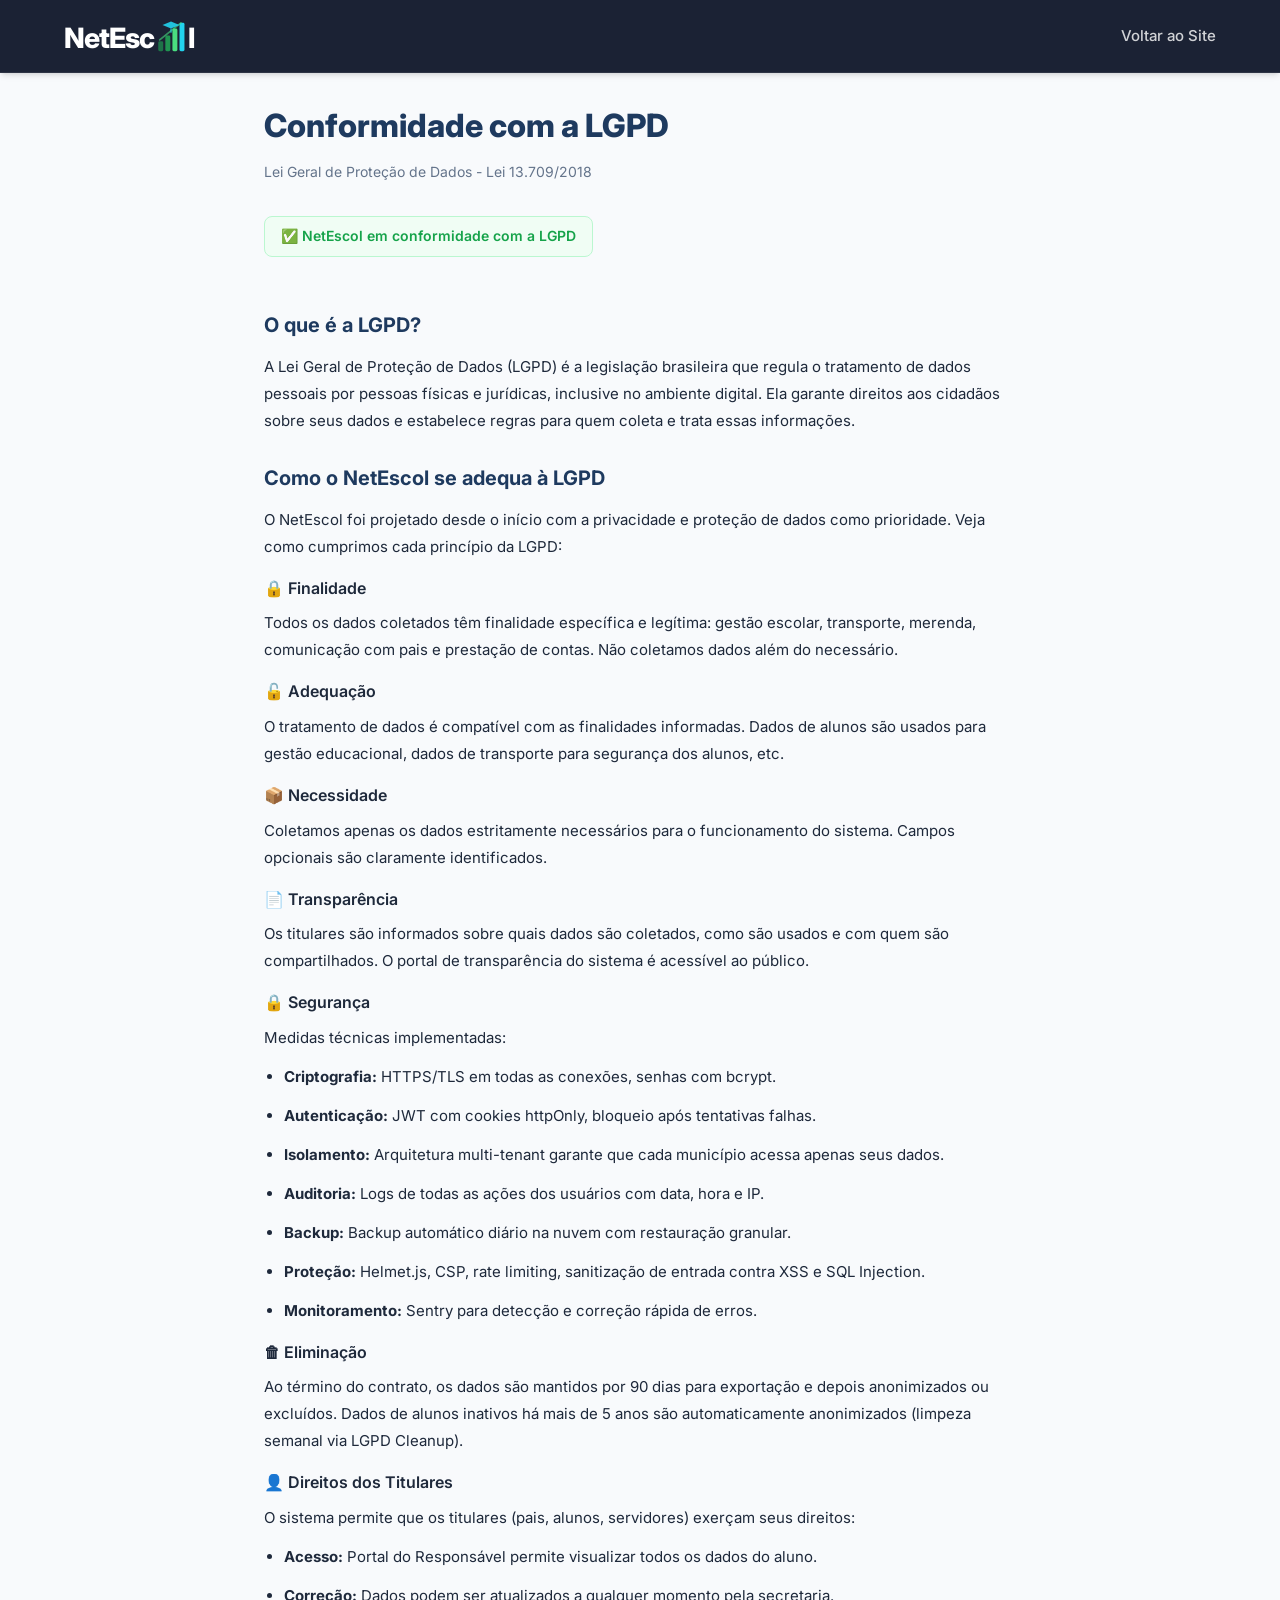
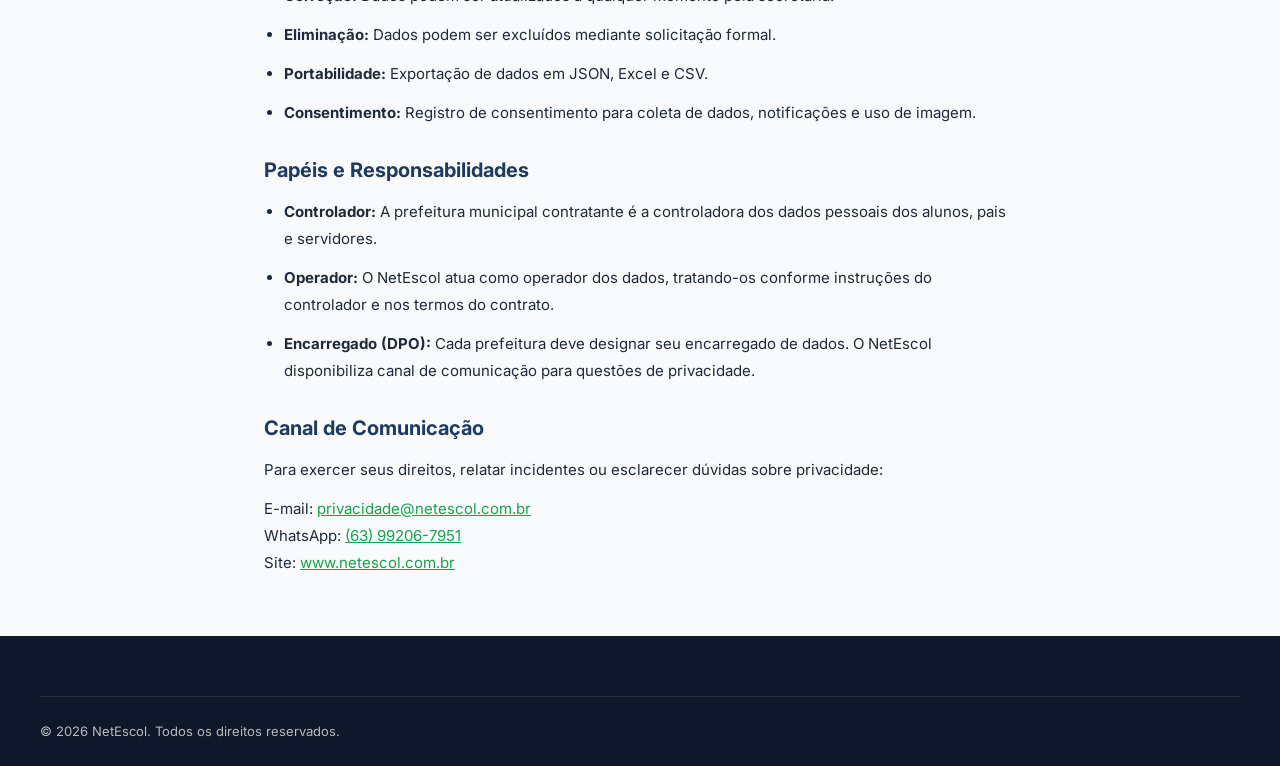
==== lgpd.html @ 5246999b "fix: acentuacao completa em todo o site institucional index.html: corrige textos do formulario de co" ====
<!DOCTYPE html>
<html lang="pt-BR">
<head>
  <meta charset="UTF-8">
  <script async src="https://www.googletagmanager.com/gtag/js?id=G-X86882PN4S"></script>
  <script>window.dataLayer=window.dataLayer||[];function gtag(){dataLayer.push(arguments)}gtag('js',new Date());gtag('config','G-X86882PN4S');</script>
  <script data-goatcounter="https://netescol.goatcounter.com/count" async src="//gc.zgo.at/count.js"></script>
  <meta name="viewport" content="width=device-width, initial-scale=1.0">
  <title>Conformidade LGPD - NetEscol</title>
  <meta name="theme-color" content="#1e3a5f">
  <link rel="icon" type="image/png" href="logo-sistema.png">
  <link rel="preconnect" href="https://fonts.googleapis.com">
  <link rel="preconnect" href="https://fonts.gstatic.com" crossorigin>
  <link href="https://fonts.googleapis.com/css2?family=Inter:wght@300;400;500;600;700;800&display=swap" rel="stylesheet">
  <link rel="stylesheet" href="style.css">
  <style>.legal-page{max-width:800px;margin:100px auto 60px;padding:0 24px}.legal-page h1{font-size:32px;font-weight:800;color:var(--primary);margin-bottom:8px}.legal-page .date{font-size:14px;color:var(--text-light);margin-bottom:32px}.legal-page h2{font-size:20px;font-weight:700;color:var(--primary);margin:28px 0 12px}.legal-page h3{font-size:16px;font-weight:600;color:var(--text);margin:16px 0 8px}.legal-page p,.legal-page li{font-size:15px;color:var(--text);line-height:1.8;margin-bottom:12px}.legal-page ul{margin-left:20px;margin-bottom:16px}.legal-page a{color:var(--accent-dark)}.lgpd-badge{display:inline-flex;align-items:center;gap:8px;background:#f0fdf4;border:1px solid #bbf7d0;padding:8px 16px;border-radius:8px;font-size:14px;font-weight:600;color:#16a34a;margin-bottom:24px}</style>
</head>
<body>
  <nav class="navbar scrolled">
    <div class="nav-container">
      <a href="index.html" class="nav-logo"><div class="netescol-logo netescol-logo-sm"><span>Net</span><span>Esc</span><svg viewBox="0 0 48 48" fill="none"><rect x="6" y="30" width="7" height="14" rx="2" fill="#22c55e" opacity="0.5"/><rect x="16" y="22" width="7" height="22" rx="2" fill="#22c55e" opacity="0.7"/><rect x="26" y="12" width="7" height="32" rx="2" fill="#4ade80"/><rect x="36" y="4" width="7" height="40" rx="2" fill="#22d3ee"/><path d="M8 28 L38 4" stroke="#4ade80" stroke-width="2.5" stroke-linecap="round" opacity="0.6"/><path d="M24 2 L36 7 L24 12 L12 7 Z" fill="#22d3ee" opacity="0.9"/><line x1="24" y1="12" x2="24" y2="18" stroke="#22d3ee" stroke-width="2" opacity="0.7"/></svg><span>l</span></div></a>
      <ul class="nav-links"><li><a href="index.html">Voltar ao Site</a></li></ul>
    </div>
  </nav>

  <div class="legal-page">
    <h1>Conformidade com a LGPD</h1>
    <p class="date">Lei Geral de Proteção de Dados - Lei 13.709/2018</p>
    <div class="lgpd-badge">&#9989; NetEscol em conformidade com a LGPD</div>

    <h2>O que é a LGPD?</h2>
    <p>A Lei Geral de Proteção de Dados (LGPD) é a legislação brasileira que regula o tratamento de dados pessoais por pessoas físicas e jurídicas, inclusive no ambiente digital. Ela garante direitos aos cidadãos sobre seus dados e estabelece regras para quem coleta e trata essas informações.</p>

    <h2>Como o NetEscol se adequa à LGPD</h2>
    <p>O NetEscol foi projetado desde o início com a privacidade e proteção de dados como prioridade. Veja como cumprimos cada princípio da LGPD:</p>

    <h3>&#128274; Finalidade</h3>
    <p>Todos os dados coletados têm finalidade específica e legítima: gestão escolar, transporte, merenda, comunicação com pais e prestação de contas. Não coletamos dados além do necessário.</p>

    <h3>&#128275; Adequação</h3>
    <p>O tratamento de dados é compatível com as finalidades informadas. Dados de alunos são usados para gestão educacional, dados de transporte para segurança dos alunos, etc.</p>

    <h3>&#128230; Necessidade</h3>
    <p>Coletamos apenas os dados estritamente necessários para o funcionamento do sistema. Campos opcionais são claramente identificados.</p>

    <h3>&#128196; Transparência</h3>
    <p>Os titulares são informados sobre quais dados são coletados, como são usados e com quem são compartilhados. O portal de transparência do sistema é acessível ao público.</p>

    <h3>&#128274; Segurança</h3>
    <p>Medidas técnicas implementadas:</p>
    <ul>
      <li><strong>Criptografia:</strong> HTTPS/TLS em todas as conexões, senhas com bcrypt.</li>
      <li><strong>Autenticação:</strong> JWT com cookies httpOnly, bloqueio após tentativas falhas.</li>
      <li><strong>Isolamento:</strong> Arquitetura multi-tenant garante que cada município acessa apenas seus dados.</li>
      <li><strong>Auditoria:</strong> Logs de todas as ações dos usuários com data, hora e IP.</li>
      <li><strong>Backup:</strong> Backup automático diário na nuvem com restauração granular.</li>
      <li><strong>Proteção:</strong> Helmet.js, CSP, rate limiting, sanitização de entrada contra XSS e SQL Injection.</li>
      <li><strong>Monitoramento:</strong> Sentry para detecção e correção rápida de erros.</li>
    </ul>

    <h3>&#128465; Eliminação</h3>
    <p>Ao término do contrato, os dados são mantidos por 90 dias para exportação e depois anonimizados ou excluídos. Dados de alunos inativos há mais de 5 anos são automaticamente anonimizados (limpeza semanal via LGPD Cleanup).</p>

    <h3>&#128100; Direitos dos Titulares</h3>
    <p>O sistema permite que os titulares (pais, alunos, servidores) exerçam seus direitos:</p>
    <ul>
      <li><strong>Acesso:</strong> Portal do Responsável permite visualizar todos os dados do aluno.</li>
      <li><strong>Correção:</strong> Dados podem ser atualizados a qualquer momento pela secretaria.</li>
      <li><strong>Eliminação:</strong> Dados podem ser excluídos mediante solicitação formal.</li>
      <li><strong>Portabilidade:</strong> Exportação de dados em JSON, Excel e CSV.</li>
      <li><strong>Consentimento:</strong> Registro de consentimento para coleta de dados, notificações e uso de imagem.</li>
    </ul>

    <h2>Papéis e Responsabilidades</h2>
    <ul>
      <li><strong>Controlador:</strong> A prefeitura municipal contratante é a controladora dos dados pessoais dos alunos, pais e servidores.</li>
      <li><strong>Operador:</strong> O NetEscol atua como operador dos dados, tratando-os conforme instruções do controlador e nos termos do contrato.</li>
      <li><strong>Encarregado (DPO):</strong> Cada prefeitura deve designar seu encarregado de dados. O NetEscol disponibiliza canal de comunicação para questões de privacidade.</li>
    </ul>

    <h2>Canal de Comunicação</h2>
    <p>Para exercer seus direitos, relatar incidentes ou esclarecer dúvidas sobre privacidade:</p>
    <p>E-mail: <a href="mailto:privacidade@netescol.com.br">privacidade@netescol.com.br</a><br>
    WhatsApp: <a href="https://wa.me/5563992067951">(63) 99206-7951</a><br>
    Site: <a href="https://www.netescol.com.br">www.netescol.com.br</a></p>
  </div>

  <footer class="footer">
    <div class="footer-container">
      <div class="footer-bottom">
        <span>&copy; 2026 NetEscol. Todos os direitos reservados.</span>
      </div>
    </div>
  </footer>
</body>
</html>
---- style.css ----
*, *::before, *::after { box-sizing: border-box; margin: 0; padding: 0; }

:root {
  --primary: #1e3a5f;
  --primary-light: #2a5a8c;
  --primary-dark: #0f172a;
  --accent: #22c55e;
  --accent-light: #4ade80;
  --accent-dark: #16a34a;
  --bg: #F8FAFC;
  --bg-alt: #EBF4FF;
  --text: #1E293B;
  --text-light: #64748B;
  --white: #FFFFFF;
  --shadow: 0 4px 6px -1px rgba(0,0,0,0.1), 0 2px 4px -2px rgba(0,0,0,0.1);
  --shadow-lg: 0 20px 25px -5px rgba(0,0,0,0.1), 0 8px 10px -6px rgba(0,0,0,0.1);
  --shadow-xl: 0 25px 50px -12px rgba(0,0,0,0.25);
  --radius: 12px;
  --radius-lg: 20px;
}

html { scroll-behavior: smooth; }

/* Skip navigation (accessibility) */
.skip-nav {
  position: fixed;
  top: -100%;
  left: 16px;
  z-index: 9999;
  background: var(--primary);
  color: white;
  padding: 12px 24px;
  border-radius: 0 0 8px 8px;
  font-weight: 600;
  font-size: 14px;
  text-decoration: none;
  transition: top 0.2s;
}
.skip-nav:focus { top: 0; }

/* Focus visible */
.focus-visible {
  outline: 3px solid var(--accent) !important;
  outline-offset: 2px !important;
}

body {
  font-family: 'Inter', -apple-system, BlinkMacSystemFont, sans-serif;
  color: var(--text);
  background: var(--bg);
  line-height: 1.6;
  overflow-x: hidden;
}

/* ===== NAVBAR ===== */
.navbar {
  position: fixed;
  top: 0;
  left: 0;
  right: 0;
  z-index: 1000;
  background: rgba(15,23,42,0.95);
  backdrop-filter: blur(20px);
  -webkit-backdrop-filter: blur(20px);
  border-bottom: 1px solid rgba(255,255,255,0.08);
  transition: all 0.3s ease;
}

.navbar.scrolled {
  box-shadow: var(--shadow);
}

.nav-container {
  max-width: 1200px;
  margin: 0 auto;
  padding: 0 24px;
  display: flex;
  align-items: center;
  justify-content: space-between;
  height: 72px;
}

.nav-logo {
  display: flex;
  align-items: center;
  gap: 12px;
  text-decoration: none;
  color: var(--primary);
}

.nav-logo-icon {
  width: 48px;
  height: 48px;
  border-radius: 12px;
  overflow: hidden;
  flex-shrink: 0;
}

.nav-logo-icon img {
  width: 100%;
  height: 100%;
  object-fit: cover;
}

.hero-logo {
  width: 180px;
  height: 180px;
  border-radius: 32px;
  overflow: hidden;
  margin-bottom: 32px;
  box-shadow: 0 12px 40px rgba(0,0,0,0.35);
  border: 4px solid rgba(255,255,255,0.2);
}

.hero-logo img {
  width: 100%;
  height: 100%;
  object-fit: cover;
}

.footer-logo-icon {
  width: 56px;
  height: 56px;
  border-radius: 14px;
  overflow: hidden;
  flex-shrink: 0;
}

.footer-logo-icon img {
  width: 100%;
  height: 100%;
  object-fit: cover;
}

.nav-logo-text {
  font-size: 24px;
  font-weight: 800;
  letter-spacing: -0.5px;
}

.nav-logo-text span {
  color: var(--accent);
}
.logo-bars {
  display: inline-flex;
  gap: 2px;
  margin-left: 1px;
  vertical-align: baseline;
  align-items: flex-end;
  height: 20px;
}
.logo-bars i {
  display: inline-block;
  width: 4px;
  border-radius: 1px;
  font-style: normal;
}
.logo-bars i:nth-child(1) { height: 10px; background: #3b82f6; }
.logo-bars i:nth-child(2) { height: 15px; background: #22c55e; }
.logo-bars i:nth-child(3) { height: 20px; background: #1e3a5f; }

.nav-links {
  display: flex;
  align-items: center;
  gap: 32px;
  list-style: none;
}

.nav-links a {
  text-decoration: none;
  color: rgba(255,255,255,0.8);
  font-weight: 500;
  font-size: 15px;
  transition: color 0.2s;
}

.nav-links a:hover { color: #ffffff; }
.nav-links a.nav-active { color: #ffffff; font-weight: 700; }

.nav-cta {
  background: linear-gradient(135deg, var(--accent), var(--accent-dark));
  color: white !important;
  padding: 10px 24px;
  border-radius: 8px;
  font-weight: 600 !important;
  transition: transform 0.2s, box-shadow 0.2s !important;
}

.nav-cta:hover {
  transform: translateY(-1px);
  box-shadow: 0 4px 12px rgba(16,185,129,0.4);
}

.nav-sistema {
  background: linear-gradient(135deg, var(--primary), var(--primary-light));
  color: white !important;
  padding: 10px 24px;
  border-radius: 8px;
  font-weight: 600 !important;
  transition: transform 0.2s, box-shadow 0.2s !important;
  display: inline-flex;
  align-items: center;
  gap: 6px;
}

.nav-sistema:hover {
  transform: translateY(-1px);
  box-shadow: 0 4px 12px rgba(27,58,92,0.4);
  color: white !important;
}

.nav-mobile-btn {
  display: none;
  background: none;
  border: none;
  cursor: pointer;
  padding: 8px;
}

.nav-mobile-btn span {
  display: block;
  width: 24px;
  height: 2px;
  background: var(--primary);
  margin: 6px 0;
  transition: all 0.3s;
  border-radius: 2px;
}

/* ===== HERO ===== */
.hero {
  min-height: 100vh;
  display: flex;
  align-items: center;
  position: relative;
  overflow: hidden;
  background: linear-gradient(135deg, var(--primary-dark) 0%, var(--primary) 40%, var(--primary-light) 100%);
}

.hero::before {
  content: '';
  position: absolute;
  top: -50%;
  right: -20%;
  width: 800px;
  height: 800px;
  background: radial-gradient(circle, rgba(16,185,129,0.15) 0%, transparent 70%);
  border-radius: 50%;
}

.hero::after {
  content: '';
  position: absolute;
  bottom: -30%;
  left: -10%;
  width: 600px;
  height: 600px;
  background: radial-gradient(circle, rgba(255,255,255,0.05) 0%, transparent 70%);
  border-radius: 50%;
}

.hero-container {
  max-width: 1200px;
  margin: 0 auto;
  padding: 120px 24px 80px;
  display: grid;
  grid-template-columns: 1fr 1fr;
  gap: 60px;
  align-items: center;
  position: relative;
  z-index: 1;
}

.hero-badge {
  display: inline-flex;
  align-items: center;
  gap: 8px;
  background: rgba(255,255,255,0.1);
  border: 1px solid rgba(255,255,255,0.2);
  padding: 6px 16px;
  border-radius: 100px;
  color: var(--accent-light);
  font-size: 13px;
  font-weight: 600;
  margin-bottom: 24px;
  backdrop-filter: blur(10px);
}

.hero-badge::before {
  content: '';
  width: 8px;
  height: 8px;
  background: var(--accent-light);
  border-radius: 50%;
  animation: pulse 2s infinite;
}

@keyframes pulse {
  0%, 100% { opacity: 1; }
  50% { opacity: 0.4; }
}

/* Typing animation cursor */
.typing::after {
  content: '|';
  animation: blink 0.7s infinite;
  color: var(--accent-light);
  font-weight: 300;
}
.typing.done::after { display: none; }
@keyframes blink {
  0%, 100% { opacity: 1; }
  50% { opacity: 0; }
}

.hero h1 {
  font-size: clamp(36px, 5vw, 56px);
  font-weight: 900;
  color: white;
  line-height: 1.1;
  margin-bottom: 24px;
  letter-spacing: -1px;
}

.hero h1 .highlight {
  background: linear-gradient(135deg, var(--accent-light), #6EE7B7);
  -webkit-background-clip: text;
  -webkit-text-fill-color: transparent;
  background-clip: text;
}

.hero-desc {
  font-size: 18px;
  color: rgba(255,255,255,0.8);
  margin-bottom: 40px;
  max-width: 520px;
  line-height: 1.7;
}

.hero-buttons {
  display: flex;
  gap: 16px;
  flex-wrap: wrap;
}

.btn {
  display: inline-flex;
  align-items: center;
  gap: 8px;
  padding: 14px 32px;
  border-radius: 10px;
  font-size: 16px;
  font-weight: 600;
  text-decoration: none;
  transition: all 0.3s ease;
  cursor: pointer;
  border: none;
}

.btn-primary {
  background: linear-gradient(135deg, var(--accent), var(--accent-dark));
  color: white;
  box-shadow: 0 4px 15px rgba(16,185,129,0.4);
}

.btn-primary:hover {
  transform: translateY(-2px);
  box-shadow: 0 8px 25px rgba(16,185,129,0.5);
}

.btn-outline {
  background: rgba(255,255,255,0.1);
  color: white;
  border: 2px solid rgba(255,255,255,0.3);
  backdrop-filter: blur(10px);
}

.btn-outline:hover {
  background: rgba(255,255,255,0.2);
  border-color: rgba(255,255,255,0.5);
}

/* Hero Visual */
.hero-visual {
  position: relative;
}

.hero-dashboard {
  background: var(--white);
  border-radius: var(--radius-lg);
  box-shadow: var(--shadow-xl);
  overflow: hidden;
  transform: perspective(1000px) rotateY(-5deg) rotateX(2deg);
  transition: transform 0.5s ease;
}

.hero-dashboard:hover {
  transform: perspective(1000px) rotateY(0) rotateX(0);
}

.dashboard-header {
  background: linear-gradient(135deg, var(--primary), var(--primary-light));
  padding: 16px 20px;
  display: flex;
  align-items: center;
  gap: 12px;
}

.dashboard-dots {
  display: flex;
  gap: 6px;
}

.dashboard-dots span {
  width: 10px;
  height: 10px;
  border-radius: 50%;
  background: rgba(255,255,255,0.3);
}

.dashboard-dots span:first-child { background: #EF4444; }
.dashboard-dots span:nth-child(2) { background: #F59E0B; }
.dashboard-dots span:nth-child(3) { background: #10B981; }

.dashboard-title {
  color: rgba(255,255,255,0.9);
  font-size: 13px;
  font-weight: 500;
}

.dashboard-body {
  padding: 24px;
  display: grid;
  grid-template-columns: 1fr 1fr;
  gap: 16px;
}

.dash-card {
  background: var(--bg);
  border-radius: var(--radius);
  padding: 16px;
  border: 1px solid rgba(0,0,0,0.05);
}

.dash-card-icon {
  width: 36px;
  height: 36px;
  border-radius: 8px;
  display: flex;
  align-items: center;
  justify-content: center;
  font-size: 18px;
  margin-bottom: 10px;
}

.dash-card-number {
  font-size: 24px;
  font-weight: 800;
  color: var(--primary);
}

.dash-card-label {
  font-size: 12px;
  color: var(--text-light);
  margin-top: 2px;
}

.dash-card:nth-child(1) .dash-card-icon { background: #DBEAFE; }
.dash-card:nth-child(2) .dash-card-icon { background: #D1FAE5; }
.dash-card:nth-child(3) .dash-card-icon { background: #FEF3C7; }
.dash-card:nth-child(4) .dash-card-icon { background: #FCE7F3; }

.hero-float-card {
  position: absolute;
  background: white;
  border-radius: var(--radius);
  padding: 14px 18px;
  box-shadow: var(--shadow-lg);
  display: flex;
  align-items: center;
  gap: 12px;
  animation: float 3s ease-in-out infinite;
}

.hero-float-card.card-1 {
  top: -10px;
  right: -20px;
  animation-delay: 0s;
}

.hero-float-card.card-2 {
  bottom: 20px;
  left: -30px;
  animation-delay: 1.5s;
}

.float-icon {
  width: 40px;
  height: 40px;
  border-radius: 10px;
  display: flex;
  align-items: center;
  justify-content: center;
  font-size: 20px;
}

.float-text-main {
  font-size: 14px;
  font-weight: 700;
  color: var(--primary);
}

.float-text-sub {
  font-size: 11px;
  color: var(--text-light);
}

@keyframes float {
  0%, 100% { transform: translateY(0); }
  50% { transform: translateY(-10px); }
}

/* ===== STATS BAR ===== */
.stats-bar {
  background: white;
  border-bottom: 1px solid rgba(0,0,0,0.06);
  padding: 40px 24px;
}

.stats-container {
  max-width: 1200px;
  margin: 0 auto;
  display: grid;
  grid-template-columns: repeat(4, 1fr);
  gap: 32px;
}

.stat-item {
  text-align: center;
}

.stat-number {
  font-size: 36px;
  font-weight: 900;
  color: var(--primary);
  line-height: 1;
}

.stat-number span { color: var(--accent); }

.stat-label {
  font-size: 14px;
  color: var(--text-light);
  margin-top: 4px;
  font-weight: 500;
}

/* ===== SECTIONS COMMON ===== */
.section {
  padding: 100px 24px;
}

.section-container {
  max-width: 1200px;
  margin: 0 auto;
}

.section-header {
  text-align: center;
  margin-bottom: 64px;
}

.section-tag {
  display: inline-block;
  background: var(--bg-alt);
  color: var(--primary);
  padding: 6px 16px;
  border-radius: 100px;
  font-size: 13px;
  font-weight: 600;
  margin-bottom: 16px;
  text-transform: uppercase;
  letter-spacing: 1px;
}

.section-title {
  font-size: clamp(28px, 4vw, 42px);
  font-weight: 800;
  color: var(--primary-dark);
  margin-bottom: 16px;
  letter-spacing: -0.5px;
}

.section-subtitle {
  font-size: 18px;
  color: var(--text-light);
  max-width: 600px;
  margin: 0 auto;
}

/* ===== MODULES ===== */
.modules-grid {
  display: grid;
  grid-template-columns: repeat(auto-fit, minmax(340px, 1fr));
  gap: 24px;
}

.module-card {
  background: white;
  border-radius: var(--radius-lg);
  padding: 32px;
  border: 1px solid rgba(0,0,0,0.06);
  transition: all 0.3s ease;
  position: relative;
  overflow: hidden;
}

.module-card::before {
  content: '';
  position: absolute;
  top: 0;
  left: 0;
  right: 0;
  height: 4px;
  background: linear-gradient(90deg, var(--primary), var(--accent));
  opacity: 0;
  transition: opacity 0.3s;
}

.module-card:hover {
  transform: translateY(-4px);
  box-shadow: var(--shadow-lg);
}

.module-card:hover::before { opacity: 1; }

.module-icon {
  width: 56px;
  height: 56px;
  border-radius: 14px;
  display: flex;
  align-items: center;
  justify-content: center;
  font-size: 28px;
  margin-bottom: 20px;
}

.module-card:nth-child(1) .module-icon { background: #DBEAFE; }
.module-card:nth-child(2) .module-icon { background: #D1FAE5; }
.module-card:nth-child(3) .module-icon { background: #FEF3C7; }
.module-card:nth-child(4) .module-icon { background: #FCE7F3; }
.module-card:nth-child(5) .module-icon { background: #E0E7FF; }

.module-name {
  font-size: 20px;
  font-weight: 700;
  color: var(--primary-dark);
  margin-bottom: 10px;
}

.module-desc {
  font-size: 15px;
  color: var(--text-light);
  line-height: 1.6;
  margin-bottom: 20px;
}

.module-features {
  list-style: none;
  display: flex;
  flex-wrap: wrap;
  gap: 8px;
}

.module-features li {
  background: var(--bg);
  padding: 4px 12px;
  border-radius: 6px;
  font-size: 12px;
  color: var(--text-light);
  font-weight: 500;
}

/* ===== FEATURES SECTION ===== */
.features-section {
  background: linear-gradient(135deg, var(--primary-dark), var(--primary));
  color: white;
}

.features-section .section-tag {
  background: rgba(255,255,255,0.1);
  color: var(--accent-light);
}

.features-section .section-title {
  color: white;
}

.features-section .section-subtitle {
  color: rgba(255,255,255,0.7);
}

.features-grid {
  display: grid;
  grid-template-columns: repeat(auto-fit, minmax(260px, 1fr));
  gap: 24px;
}

.feature-card {
  background: rgba(255,255,255,0.06);
  border: 1px solid rgba(255,255,255,0.1);
  border-radius: var(--radius-lg);
  padding: 28px;
  transition: all 0.3s;
  backdrop-filter: blur(10px);
}

.feature-card:hover {
  background: rgba(255,255,255,0.1);
  transform: translateY(-4px);
}

.feature-icon {
  width: 48px;
  height: 48px;
  background: rgba(16,185,129,0.2);
  border-radius: 12px;
  display: flex;
  align-items: center;
  justify-content: center;
  font-size: 24px;
  margin-bottom: 16px;
}

.feature-name {
  font-size: 17px;
  font-weight: 700;
  margin-bottom: 8px;
}

.feature-desc {
  font-size: 14px;
  color: rgba(255,255,255,0.65);
  line-height: 1.6;
}

/* ===== HOW IT WORKS ===== */
.steps-grid {
  display: grid;
  grid-template-columns: repeat(auto-fit, minmax(240px, 1fr));
  gap: 40px;
  position: relative;
}

.step {
  text-align: center;
  position: relative;
}

.step-number {
  width: 64px;
  height: 64px;
  background: linear-gradient(135deg, var(--primary), var(--primary-light));
  color: white;
  border-radius: 50%;
  display: flex;
  align-items: center;
  justify-content: center;
  font-size: 24px;
  font-weight: 800;
  margin: 0 auto 20px;
  position: relative;
  z-index: 1;
}

.step-title {
  font-size: 18px;
  font-weight: 700;
  color: var(--primary-dark);
  margin-bottom: 8px;
}

.step-desc {
  font-size: 14px;
  color: var(--text-light);
  line-height: 1.6;
}

/* ===== TESTIMONIALS ===== */
.testimonials-section {
  background: var(--bg-alt);
}

.testimonials-grid {
  display: grid;
  grid-template-columns: repeat(auto-fit, minmax(320px, 1fr));
  gap: 24px;
}

.testimonial-card {
  background: white;
  border-radius: var(--radius-lg);
  padding: 32px;
  box-shadow: var(--shadow);
  position: relative;
}

.testimonial-card::before {
  content: '\201C';
  position: absolute;
  top: 16px;
  left: 24px;
  font-size: 60px;
  color: var(--accent);
  opacity: 0.2;
  line-height: 1;
  font-family: Georgia, serif;
}

.testimonial-text {
  font-size: 15px;
  color: var(--text);
  line-height: 1.7;
  margin-bottom: 20px;
  font-style: italic;
}

.testimonial-author {
  display: flex;
  align-items: center;
  gap: 12px;
}

.testimonial-avatar {
  width: 44px;
  height: 44px;
  border-radius: 50%;
  background: linear-gradient(135deg, var(--primary), var(--accent));
  display: flex;
  align-items: center;
  justify-content: center;
  color: white;
  font-weight: 700;
  font-size: 16px;
}

.testimonial-name {
  font-weight: 600;
  color: var(--primary-dark);
  font-size: 15px;
}

.testimonial-role {
  font-size: 13px;
  color: var(--text-light);
}

/* ===== FAQ ===== */
.faq-list {
  max-width: 720px;
  margin: 0 auto;
}

.faq-item {
  background: white;
  border-radius: var(--radius);
  margin-bottom: 12px;
  border: 1px solid rgba(0,0,0,0.06);
  overflow: hidden;
}

.faq-question {
  width: 100%;
  background: none;
  border: none;
  padding: 20px 24px;
  font-size: 16px;
  font-weight: 600;
  color: var(--primary-dark);
  text-align: left;
  cursor: pointer;
  display: flex;
  justify-content: space-between;
  align-items: center;
  font-family: inherit;
  transition: background 0.2s;
}

.faq-question:hover { background: var(--bg); }

.faq-question::after {
  content: '+';
  font-size: 24px;
  font-weight: 300;
  color: var(--accent);
  transition: transform 0.3s;
}

.faq-item.open .faq-question::after {
  transform: rotate(45deg);
}

.faq-answer {
  max-height: 0;
  overflow: hidden;
  transition: max-height 0.3s ease;
}

.faq-answer-inner {
  padding: 0 24px 20px;
  font-size: 15px;
  color: var(--text-light);
  line-height: 1.7;
}

.faq-item.open .faq-answer {
  max-height: 300px;
}

/* ===== CTA FINAL ===== */
.cta-section {
  background: linear-gradient(135deg, var(--primary-dark), var(--primary));
  text-align: center;
  padding: 80px 24px;
  position: relative;
  overflow: hidden;
}

.cta-section::before {
  content: '';
  position: absolute;
  top: -50%;
  right: -20%;
  width: 600px;
  height: 600px;
  background: radial-gradient(circle, rgba(16,185,129,0.15), transparent 70%);
  border-radius: 50%;
}

.cta-title {
  font-size: clamp(28px, 4vw, 40px);
  font-weight: 800;
  color: white;
  margin-bottom: 16px;
  position: relative;
  z-index: 1;
}

.cta-subtitle {
  font-size: 18px;
  color: rgba(255,255,255,0.7);
  margin-bottom: 40px;
  max-width: 500px;
  margin-left: auto;
  margin-right: auto;
  position: relative;
  z-index: 1;
}

.cta-buttons {
  display: flex;
  gap: 16px;
  justify-content: center;
  flex-wrap: wrap;
  position: relative;
  z-index: 1;
}

/* ===== FOOTER ===== */
.footer {
  background: var(--primary-dark);
  color: rgba(255,255,255,0.7);
  padding: 60px 24px 24px;
}

.footer-container {
  max-width: 1200px;
  margin: 0 auto;
}

.footer-grid {
  display: grid;
  grid-template-columns: 2fr 1fr 1fr 1fr;
  gap: 40px;
  margin-bottom: 40px;
}

.footer-brand-desc {
  font-size: 14px;
  line-height: 1.7;
  margin-top: 16px;
}

.footer-title {
  font-size: 14px;
  font-weight: 700;
  color: white;
  text-transform: uppercase;
  letter-spacing: 1px;
  margin-bottom: 16px;
}

.footer-links {
  list-style: none;
}

.footer-links li { margin-bottom: 10px; }

.footer-links a {
  color: rgba(255,255,255,0.6);
  text-decoration: none;
  font-size: 14px;
  transition: color 0.2s;
}

.footer-links a:hover { color: var(--accent-light); }

.footer-bottom {
  border-top: 1px solid rgba(255,255,255,0.1);
  padding-top: 24px;
  display: flex;
  justify-content: space-between;
  align-items: center;
  font-size: 13px;
}

.footer-social {
  display: flex;
  gap: 16px;
}

.footer-social a {
  width: 36px;
  height: 36px;
  background: rgba(255,255,255,0.1);
  border-radius: 8px;
  display: flex;
  align-items: center;
  justify-content: center;
  color: white;
  text-decoration: none;
  transition: background 0.2s;
  font-size: 14px;
}

.footer-social a:hover { background: var(--accent); }

/* ===== MOBILE ===== */
@media (max-width: 768px) {
  .nav-links { display: none; }
  .nav-mobile-btn { display: block; }

  .nav-links.active {
    display: flex;
    flex-direction: column;
    position: absolute;
    top: 72px;
    left: 0;
    right: 0;
    background: rgba(15,23,42,0.98);
    border-bottom: 1px solid rgba(255,255,255,0.1);
    padding: 24px;
    box-shadow: var(--shadow-lg);
    gap: 16px;
  }
  .nav-links.active a { color: rgba(255,255,255,0.9); }
  .nav-mobile-btn span { background: #fff; }

  .hero-container {
    grid-template-columns: 1fr;
    padding-top: 100px;
  }

  .hero-visual { display: none; }

  .stats-container {
    grid-template-columns: repeat(2, 1fr);
    gap: 24px;
  }

  .modules-grid {
    grid-template-columns: 1fr;
  }

  .features-grid {
    grid-template-columns: 1fr;
  }

  .footer-grid {
    grid-template-columns: 1fr;
    gap: 32px;
  }

  .footer-bottom {
    flex-direction: column;
    gap: 16px;
    text-align: center;
  }

  .testimonials-grid {
    grid-template-columns: 1fr;
  }
}

/* ===== ABOUT ===== */
.about-section {
  background: white;
}

.about-grid {
  display: grid;
  grid-template-columns: 1fr 1fr;
  gap: 60px;
  align-items: center;
}

.about-content h3 {
  font-size: 28px;
  font-weight: 800;
  color: var(--primary-dark);
  margin-bottom: 20px;
}

.about-content p {
  font-size: 16px;
  color: var(--text-light);
  line-height: 1.8;
  margin-bottom: 16px;
}

.about-values {
  display: grid;
  grid-template-columns: 1fr 1fr;
  gap: 20px;
  margin-top: 32px;
}

.about-value {
  background: var(--bg);
  border-radius: var(--radius);
  padding: 20px;
  border-left: 4px solid var(--accent);
}

.about-value h4 {
  font-size: 16px;
  font-weight: 700;
  color: var(--primary-dark);
  margin-bottom: 6px;
}

.about-value p {
  font-size: 13px;
  margin-bottom: 0;
}

.about-stats {
  display: grid;
  grid-template-columns: 1fr 1fr;
  gap: 20px;
}

.about-stat-card {
  background: var(--bg);
  border-radius: var(--radius-lg);
  padding: 28px;
  text-align: center;
  border: 1px solid rgba(0,0,0,0.06);
}

.about-stat-icon {
  font-size: 36px;
  margin-bottom: 12px;
}

.about-stat-number {
  font-size: 32px;
  font-weight: 900;
  color: var(--primary);
}

.about-stat-label {
  font-size: 13px;
  color: var(--text-light);
  margin-top: 4px;
  font-weight: 500;
}

/* ===== APP SECTION ===== */
.app-section {
  background: linear-gradient(135deg, var(--primary-dark), var(--primary));
  overflow: hidden;
  position: relative;
}

.app-section::before {
  content: '';
  position: absolute;
  top: -40%;
  left: -10%;
  width: 500px;
  height: 500px;
  background: radial-gradient(circle, rgba(16,185,129,0.12), transparent 70%);
  border-radius: 50%;
}

.app-grid {
  display: grid;
  grid-template-columns: 1fr 1fr;
  gap: 60px;
  align-items: center;
  position: relative;
  z-index: 1;
}

.app-content h2 {
  font-size: clamp(28px, 4vw, 42px);
  font-weight: 800;
  color: white;
  margin-bottom: 20px;
}

.app-content h2 .highlight {
  background: linear-gradient(135deg, var(--accent-light), #6EE7B7);
  -webkit-background-clip: text;
  -webkit-text-fill-color: transparent;
  background-clip: text;
}

.app-content p {
  font-size: 17px;
  color: rgba(255,255,255,0.75);
  line-height: 1.7;
  margin-bottom: 16px;
}

.app-features-list {
  list-style: none;
  margin: 24px 0 36px;
}

.app-features-list li {
  display: flex;
  align-items: center;
  gap: 12px;
  padding: 10px 0;
  color: rgba(255,255,255,0.85);
  font-size: 15px;
  font-weight: 500;
}

.app-features-list li::before {
  content: '\2713';
  display: flex;
  align-items: center;
  justify-content: center;
  width: 28px;
  height: 28px;
  background: rgba(16,185,129,0.25);
  color: var(--accent-light);
  border-radius: 50%;
  font-size: 14px;
  font-weight: 700;
  flex-shrink: 0;
}

.app-buttons {
  display: flex;
  gap: 16px;
  flex-wrap: wrap;
}

.btn-app {
  display: inline-flex;
  align-items: center;
  gap: 12px;
  padding: 14px 28px;
  border-radius: 12px;
  background: white;
  color: var(--primary-dark);
  text-decoration: none;
  font-weight: 600;
  font-size: 15px;
  transition: all 0.3s;
  box-shadow: 0 4px 15px rgba(0,0,0,0.15);
}

.btn-app:hover {
  transform: translateY(-2px);
  box-shadow: 0 8px 25px rgba(0,0,0,0.2);
}

.btn-app-icon {
  font-size: 28px;
}

.btn-app-text small {
  display: block;
  font-size: 11px;
  font-weight: 400;
  color: var(--text-light);
  margin-bottom: 2px;
}

.btn-app-text strong {
  display: block;
  font-size: 16px;
}

.app-visual {
  display: flex;
  justify-content: center;
  align-items: center;
}

.app-phone {
  width: 280px;
  background: #1a1a2e;
  border-radius: 36px;
  padding: 12px;
  box-shadow: 0 25px 60px rgba(0,0,0,0.4);
  border: 3px solid rgba(255,255,255,0.15);
}

.app-phone-screen {
  background: linear-gradient(180deg, var(--primary) 0%, var(--primary-light) 100%);
  border-radius: 26px;
  padding: 20px;
  min-height: 400px;
  display: flex;
  flex-direction: column;
}

.app-phone-header {
  text-align: center;
  padding-bottom: 16px;
  border-bottom: 1px solid rgba(255,255,255,0.15);
  margin-bottom: 16px;
}

.app-phone-logo {
  width: 48px;
  height: 48px;
  border-radius: 12px;
  overflow: hidden;
  margin: 0 auto 8px;
}

.app-phone-logo img {
  width: 100%;
  height: 100%;
  object-fit: cover;
}

.app-phone-name {
  color: white;
  font-size: 16px;
  font-weight: 700;
}

.app-phone-version {
  color: rgba(255,255,255,0.5);
  font-size: 11px;
}

.app-phone-cards {
  display: flex;
  flex-direction: column;
  gap: 10px;
  flex: 1;
}

.app-phone-card {
  background: rgba(255,255,255,0.12);
  border-radius: 12px;
  padding: 14px;
  display: flex;
  align-items: center;
  gap: 12px;
}

.app-phone-card-icon {
  font-size: 22px;
}

.app-phone-card-text {
  color: white;
  font-size: 13px;
  font-weight: 600;
}

.app-phone-card-sub {
  color: rgba(255,255,255,0.5);
  font-size: 11px;
}

.app-phone-notch {
  width: 120px;
  height: 6px;
  background: rgba(255,255,255,0.2);
  border-radius: 3px;
  margin: 12px auto 0;
}

@media (max-width: 768px) {
  .about-grid {
    grid-template-columns: 1fr;
    gap: 40px;
  }

  .about-values {
    grid-template-columns: 1fr;
  }

  .app-grid {
    grid-template-columns: 1fr;
    gap: 40px;
  }

  .app-visual {
    order: -1;
  }

  .app-phone {
    width: 240px;
  }
}

/* ===== SCROLL PROGRESS BAR ===== */
.scroll-progress {
  position: fixed;
  top: 0;
  left: 0;
  height: 3px;
  background: linear-gradient(90deg, var(--accent), var(--accent-light));
  z-index: 1001;
  transition: width 0.1s linear;
  width: 0%;
}

/* ===== BACK TO TOP ===== */
.back-to-top {
  position: fixed;
  bottom: 32px;
  right: 32px;
  width: 48px;
  height: 48px;
  background: linear-gradient(135deg, var(--primary), var(--primary-light));
  color: white;
  border: none;
  border-radius: 50%;
  cursor: pointer;
  font-size: 20px;
  display: flex;
  align-items: center;
  justify-content: center;
  box-shadow: 0 4px 15px rgba(27,58,92,0.3);
  opacity: 0;
  visibility: hidden;
  transform: translateY(20px);
  transition: all 0.3s ease;
  z-index: 999;
}

.back-to-top.visible {
  opacity: 1;
  visibility: visible;
  transform: translateY(0);
}

.back-to-top:hover {
  transform: translateY(-3px);
  box-shadow: 0 8px 25px rgba(27,58,92,0.4);
}

/* ===== STARS ===== */
.testimonial-stars {
  color: #F59E0B;
  font-size: 16px;
  letter-spacing: 2px;
  margin-bottom: 12px;
}

/* ===== SCREENSHOTS SECTION ===== */
.screenshots-section {
  background: white;
  overflow: hidden;
}

.screenshots-grid {
  display: grid;
  grid-template-columns: 1fr 1.8fr;
  gap: 40px;
  align-items: center;
}

.screenshot-phone {
  width: 280px;
  margin: 0 auto;
  border-radius: 32px;
  overflow: hidden;
  box-shadow: var(--shadow-xl);
  border: 6px solid #1a1a2e;
}

.screenshot-phone img {
  width: 100%;
  display: block;
}

.screenshot-desktop {
  border-radius: var(--radius-lg);
  overflow: hidden;
  box-shadow: var(--shadow-xl);
  border: 4px solid rgba(0,0,0,0.1);
}

.screenshot-desktop img {
  width: 100%;
  display: block;
}

.screenshots-content h3 {
  font-size: 28px;
  font-weight: 800;
  color: var(--primary-dark);
  margin-bottom: 16px;
}

.screenshots-content p {
  font-size: 16px;
  color: var(--text-light);
  line-height: 1.7;
  margin-bottom: 24px;
}

.screenshot-badges {
  display: flex;
  gap: 12px;
  flex-wrap: wrap;
}

.screenshot-badge {
  display: inline-flex;
  align-items: center;
  gap: 8px;
  background: var(--bg-alt);
  padding: 8px 16px;
  border-radius: 8px;
  font-size: 13px;
  font-weight: 600;
  color: var(--primary);
}

@media (max-width: 768px) {
  .screenshots-grid {
    grid-template-columns: 1fr;
  }

  .screenshot-phone {
    width: 220px;
  }

  .back-to-top {
    bottom: 20px;
    right: 20px;
    width: 42px;
    height: 42px;
  }
}

/* ===== ANIMATIONS ===== */
.fade-up {
  opacity: 0;
  transform: translateY(30px);
  transition: all 0.6s ease;
}

.fade-up.visible {
  opacity: 1;
  transform: translateY(0);
}

/* ===== RESPONSIVO COMPLETO ===== */

/* Tablet */
@media (max-width: 1024px) {
  .section-container { padding: 0 24px; }
  .hero-container { padding: 0 24px; }
  .section-title { font-size: 28px; }
  .hero h1 { font-size: 36px; }
  .steps-grid { grid-template-columns: repeat(2, 1fr); }
  .features-grid { grid-template-columns: repeat(2, 1fr); }
}

/* Mobile */
@media (max-width: 768px) {
  /* Navbar mobile escuro */
  .nav-links.active {
    background: rgba(15,23,42,0.98) !important;
    border-bottom: 1px solid rgba(255,255,255,0.1);
  }
  .nav-links.active a { color: rgba(255,255,255,0.9) !important; }
  .nav-mobile-btn span { background: #fff; }

  /* Hero */
  .hero { padding: 80px 0 40px; min-height: auto; }
  .hero h1 { font-size: 28px; line-height: 1.2; }
  .hero-desc { font-size: 14px; }
  .hero-buttons { flex-direction: column; gap: 12px; }
  .hero-buttons .btn { width: 100%; text-align: center; }

  /* Seções */
  .section { padding: 48px 0; }
  .section-title { font-size: 24px; }
  .section-subtitle { font-size: 14px; }

  /* Grids 1 coluna */
  .modules-grid,
  .features-grid,
  .testimonials-grid,
  .about-grid,
  .screenshots-grid,
  .app-grid { grid-template-columns: 1fr; gap: 20px; }

  /* Steps 2x2 no mobile */
  .steps-grid { grid-template-columns: 1fr 1fr; gap: 16px; }
  .step { padding: 20px; }

  /* About */
  .about-values { grid-template-columns: 1fr; }
  .about-stats { grid-template-columns: repeat(2, 1fr); gap: 12px; }
  .about-stat-card { padding: 16px; }
  .about-stat-number { font-size: 28px; }

  /* Stats bar */
  .stats-container { grid-template-columns: repeat(2, 1fr); gap: 16px; padding: 24px; }
  .stat-number { font-size: 32px; }

  /* App section */
  .app-visual { order: -1; }
  .app-phone { width: 200px; }
  .app-features-list li { font-size: 14px; }

  /* Screenshot */
  .screenshot-phone { width: 200px; }

  /* FAQ */
  .faq-question { font-size: 15px; padding: 16px; }

  /* CTA */
  .cta-title { font-size: 24px; }
  .cta-subtitle { font-size: 14px; padding: 0 16px; }
  .cta-buttons { flex-direction: column; gap: 12px; align-items: center; }

  /* Footer */
  .footer-grid { grid-template-columns: 1fr 1fr; gap: 24px; }

  /* WhatsApp float */
  .whatsapp-float { width: 52px; height: 52px; bottom: 16px; right: 16px; }
  .whatsapp-float svg { width: 24px; height: 24px; }

  /* Back to top */
  .back-to-top { bottom: 16px; right: 76px; width: 42px; height: 42px; }

  /* Logo no navbar */
  .netescol-logo-sm span { font-size: 22px; }
  .netescol-logo-sm svg { width: 28px; height: 28px; }
}

/* Mobile pequeno */
@media (max-width: 480px) {
  .hero h1 { font-size: 24px; }
  .section-title { font-size: 22px; }
  .stats-container { grid-template-columns: repeat(2, 1fr); gap: 12px; }
  .stat-number { font-size: 28px; }
  .steps-grid { grid-template-columns: 1fr; }
  .footer-grid { grid-template-columns: 1fr; }
  .about-stats { grid-template-columns: 1fr 1fr; }
  .netescol-logo-sm span { font-size: 20px; }
  .netescol-logo-sm svg { width: 24px; height: 24px; }
}

/* ===== PLANOS ===== */
.plans-grid {
  display: grid;
  grid-template-columns: repeat(3, 1fr);
  gap: 24px;
  max-width: 1000px;
  margin: 0 auto;
}
.plan-card {
  background: var(--white);
  border: 2px solid #E2E8F0;
  border-radius: var(--radius-lg);
  padding: 36px 28px;
  text-align: center;
  position: relative;
  transition: transform 0.3s, box-shadow 0.3s;
}
.plan-card:hover { transform: translateY(-4px); box-shadow: var(--shadow-lg); }
.plan-featured {
  border-color: var(--accent);
  background: linear-gradient(180deg, #F0FDF4 0%, var(--white) 40%);
  transform: scale(1.04);
}
.plan-featured:hover { transform: scale(1.04) translateY(-4px); }
.plan-badge {
  position: absolute; top: -14px; left: 50%; transform: translateX(-50%);
  background: linear-gradient(135deg, var(--accent), var(--accent-dark));
  color: white; font-size: 12px; font-weight: 700; padding: 4px 18px;
  border-radius: 20px; white-space: nowrap;
}
.plan-name { font-size: 22px; font-weight: 800; color: var(--primary); margin-bottom: 8px; }
.plan-price { font-size: 38px; font-weight: 900; color: var(--primary); }
.plan-price span { font-size: 16px; font-weight: 400; color: var(--text-light); }
.plan-desc { font-size: 14px; color: var(--text-light); margin: 8px 0 20px; }
.plan-features { list-style: none; text-align: left; margin-bottom: 24px; }
.plan-features li {
  font-size: 14px; color: var(--text); padding: 8px 0;
  border-bottom: 1px solid #F1F5F9;
  display: flex; align-items: center; gap: 8px;
}
.plan-features li::before { content: "\2713"; color: var(--accent); font-weight: 700; }
.plan-btn { width: 100%; display: block; text-align: center; }

@media (max-width: 768px) {
  .plans-grid { grid-template-columns: 1fr; max-width: 400px; }
  .plan-featured { transform: scale(1); }
}

/* ===== CONTATO / FORMULARIO ===== */
.contact-section {
  background: linear-gradient(135deg, var(--primary-dark), var(--primary));
  padding: 80px 0;
}
.contact-container {
  max-width: 1200px;
  margin: 0 auto;
  padding: 0 24px;
  display: grid;
  grid-template-columns: 1fr 1fr;
  gap: 60px;
  align-items: start;
}
.contact-title {
  font-size: 36px;
  font-weight: 900;
  color: white;
  line-height: 1.2;
  margin: 16px 0;
}
.contact-desc {
  color: rgba(255,255,255,0.7);
  font-size: 16px;
  line-height: 1.7;
  margin-bottom: 32px;
}
.contact-channels {
  display: flex;
  flex-direction: column;
  gap: 16px;
}
.contact-channel {
  display: flex;
  align-items: center;
  gap: 16px;
  background: rgba(255,255,255,0.08);
  border: 1px solid rgba(255,255,255,0.1);
  border-radius: 12px;
  padding: 16px 20px;
  text-decoration: none;
  transition: background 0.2s;
}
.contact-channel:hover { background: rgba(255,255,255,0.14); }
.contact-channel strong { color: white; font-size: 15px; display: block; }
.contact-channel span { color: rgba(255,255,255,0.5); font-size: 13px; }

.contact-form-wrapper { position: relative; }
.contact-form {
  background: white;
  border-radius: 20px;
  padding: 36px;
  box-shadow: var(--shadow-xl);
}
.contact-form h3 {
  font-size: 22px;
  font-weight: 800;
  color: var(--primary);
  margin-bottom: 24px;
}
.form-row {
  display: grid;
  grid-template-columns: 1fr 1fr;
  gap: 16px;
}
.form-group {
  margin-bottom: 16px;
}
.form-group label {
  display: block;
  font-size: 13px;
  font-weight: 600;
  color: var(--text);
  margin-bottom: 6px;
}
.form-group input,
.form-group textarea {
  width: 100%;
  padding: 12px 16px;
  border: 2px solid #E2E8F0;
  border-radius: 10px;
  font-size: 15px;
  font-family: 'Inter', sans-serif;
  transition: border-color 0.2s;
  background: #F8FAFC;
}
.form-group input:focus,
.form-group textarea:focus {
  outline: none;
  border-color: var(--accent);
  background: white;
}
.form-group input:invalid:not(:placeholder-shown) {
  border-color: #ef4444;
}
.form-group textarea { resize: vertical; min-height: 80px; }
.btn-submit {
  width: 100%;
  padding: 16px;
  font-size: 16px;
  border: none;
  cursor: pointer;
  margin-top: 8px;
}
.btn-submit:disabled {
  opacity: 0.6;
  cursor: not-allowed;
}
.form-note {
  text-align: center;
  font-size: 12px;
  color: var(--text-light);
  margin-top: 12px;
}
.form-success {
  background: white;
  border-radius: 20px;
  padding: 60px 36px;
  text-align: center;
  box-shadow: var(--shadow-xl);
}
.success-icon { font-size: 48px; margin-bottom: 16px; }
.form-success h3 { font-size: 24px; font-weight: 800; color: var(--accent-dark); margin-bottom: 8px; }
.form-success p { color: var(--text-light); font-size: 15px; }

@media (max-width: 768px) {
  .contact-container { grid-template-columns: 1fr; gap: 32px; }
  .contact-title { font-size: 26px; }
  .form-row { grid-template-columns: 1fr; }
  .contact-form { padding: 24px; }
}

/* ===== WHATSAPP FLUTUANTE ===== */
.whatsapp-float {
  position: fixed;
  bottom: 24px;
  right: 24px;
  z-index: 999;
  width: 60px;
  height: 60px;
  background: #25D366;
  border-radius: 50%;
  display: flex;
  align-items: center;
  justify-content: center;
  box-shadow: 0 4px 12px rgba(37, 211, 102, 0.4);
  transition: transform 0.3s, box-shadow 0.3s;
  animation: whatsapp-pulse 2s infinite;
}
.whatsapp-float:hover {
  transform: scale(1.1);
  box-shadow: 0 6px 20px rgba(37, 211, 102, 0.5);
}
@keyframes whatsapp-pulse {
  0%, 100% { box-shadow: 0 4px 12px rgba(37, 211, 102, 0.4); }
  50% { box-shadow: 0 4px 20px rgba(37, 211, 102, 0.6); }
}

/* ===== NETESCOL LOGO (HTML/CSS identica ao sistema) ===== */
.netescol-logo {
  display: flex;
  align-items: flex-end;
  flex-wrap: wrap;
  font-family: 'Inter', sans-serif;
  font-weight: 800;
  color: #ffffff;
  line-height: 1;
  letter-spacing: -1px;
}
.netescol-logo svg { margin-bottom: -2px; }
.netescol-logo p {
  width: 100%;
  font-weight: 300;
  color: #94a3b8;
  letter-spacing: 2px;
  margin-top: 4px;
}
.netescol-logo-sm span { font-size: 28px; }
.netescol-logo-sm svg { width: 34px; height: 34px; }
.netescol-logo-lg span { font-size: 64px; }
.netescol-logo-lg svg { width: 72px; height: 72px; }
.netescol-logo-lg p { font-size: 18px; margin-left: 2px; }
.netescol-logo-md span { font-size: 32px; }
.netescol-logo-md svg { width: 38px; height: 38px; }

/* ===== BOTAO SISTEMA NAVBAR ===== */
.nav-sistema {
  background: linear-gradient(135deg, var(--primary), var(--primary-light)) !important;
  color: white !important;
  padding: 8px 20px !important;
  border-radius: 10px !important;
  font-weight: 600 !important;
  font-size: 13px !important;
  transition: all 0.3s !important;
  box-shadow: 0 2px 8px rgba(27, 58, 92, 0.3);
}
.nav-sistema:hover {
  transform: translateY(-1px) !important;
  box-shadow: 0 4px 12px rgba(27, 58, 92, 0.4) !important;
}
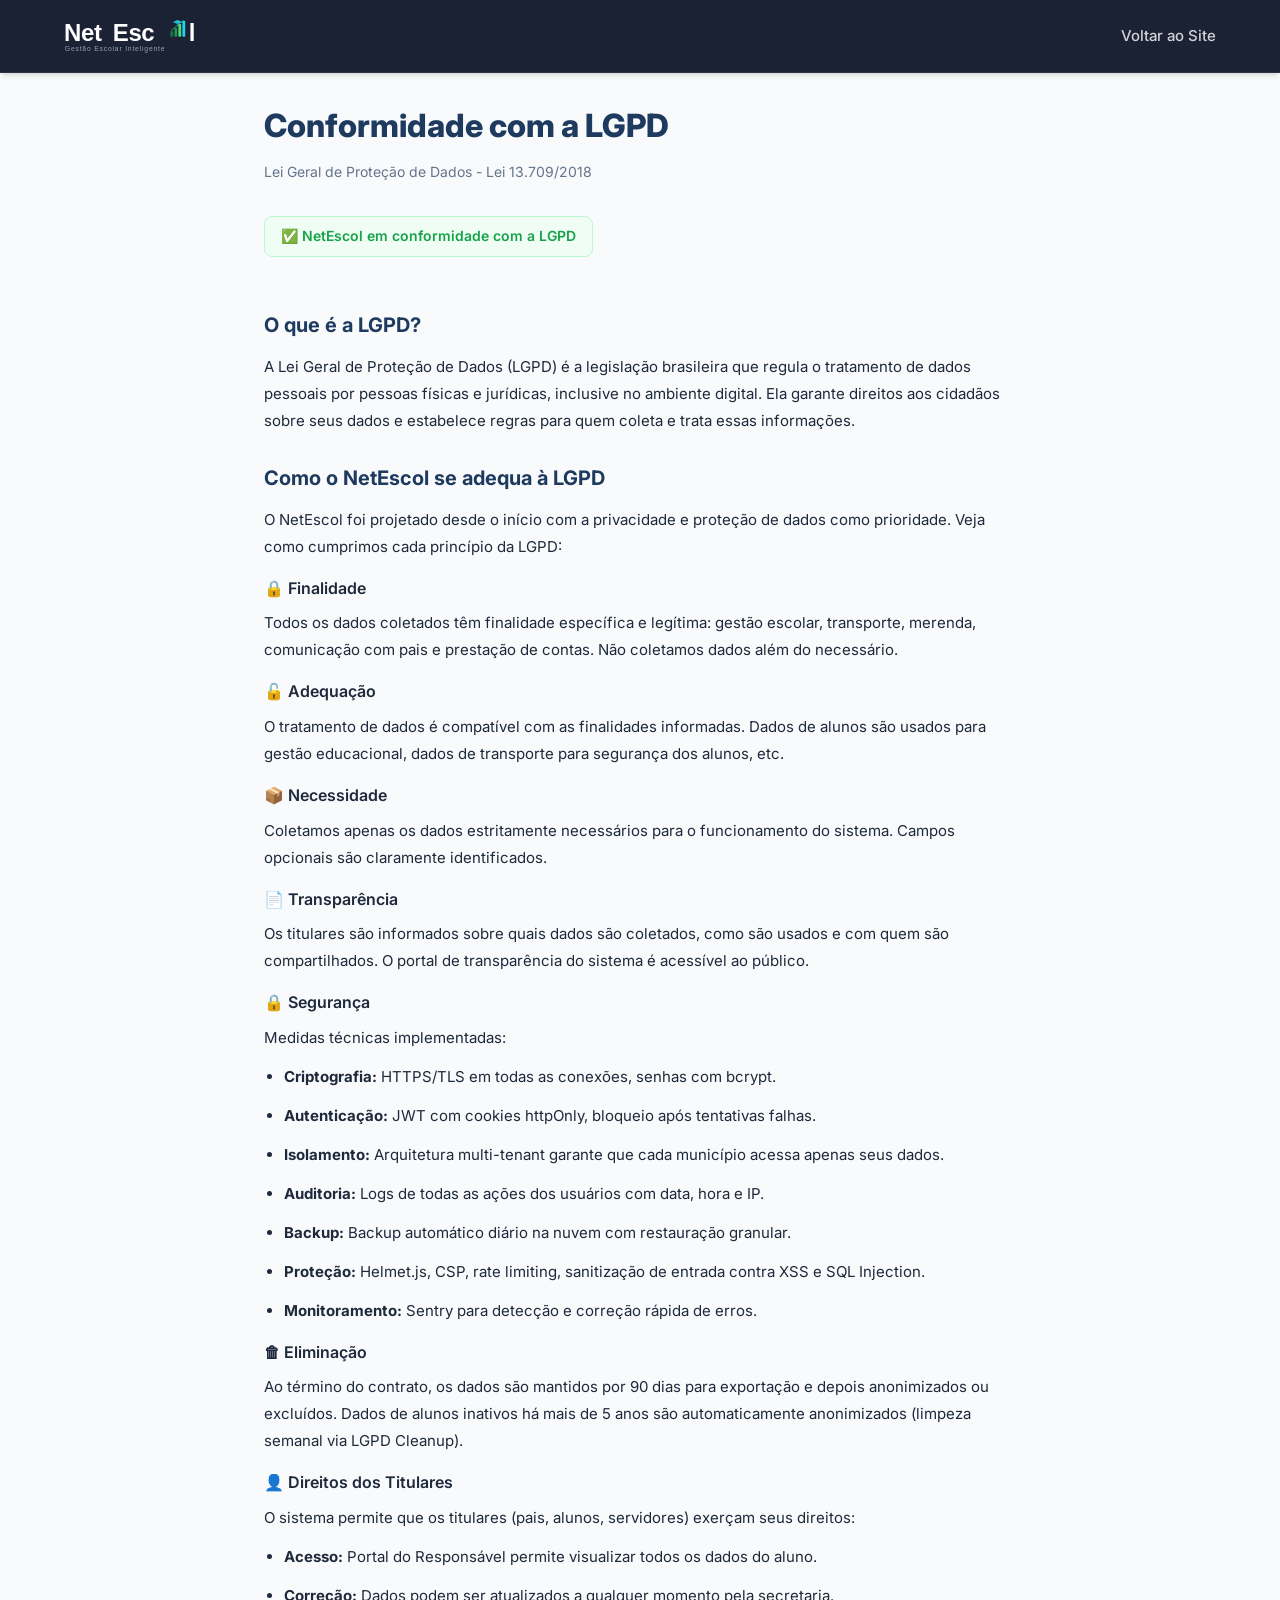
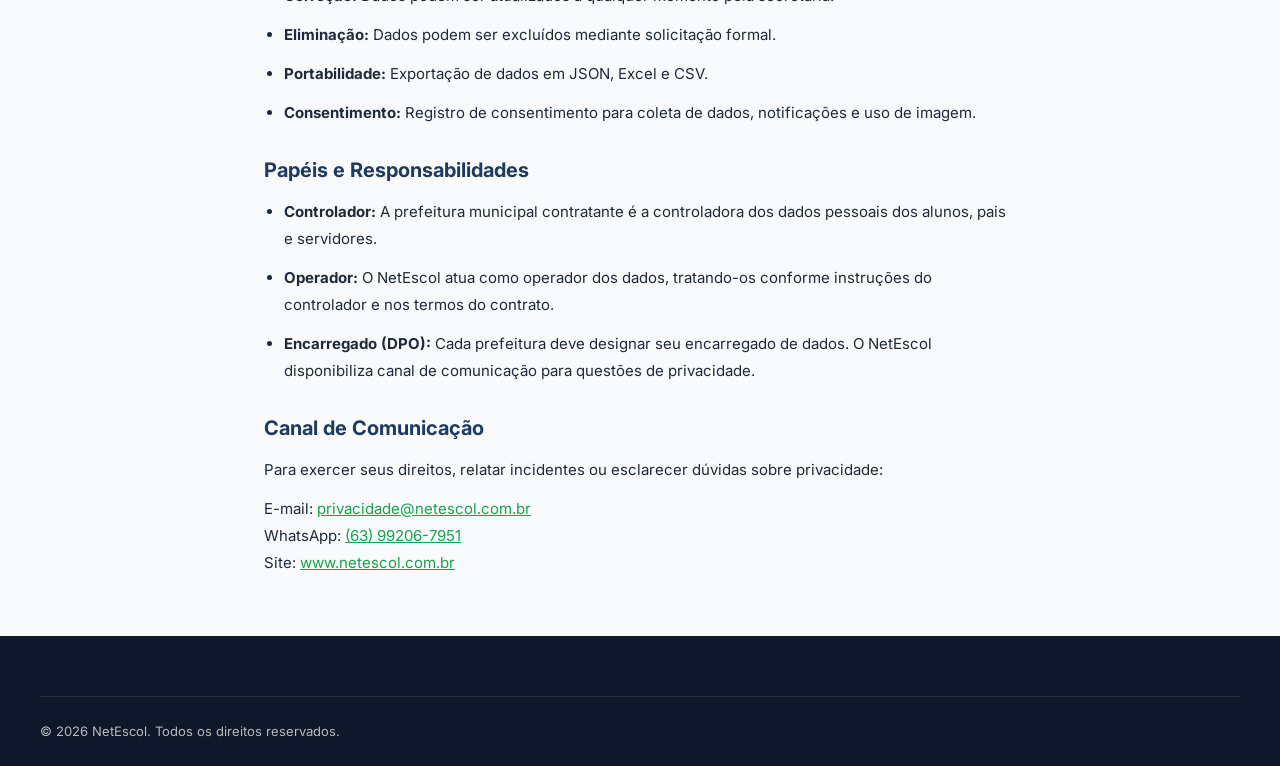
==== commit be77e8bc: "feat(site): logo unificada + remoção de depoimentos fabricados + Fase 1 melhorias - Logo agora usa l" ====
--- a/lgpd.html
+++ b/lgpd.html
@@ -11,14 +11,14 @@
   <link rel="icon" type="image/png" href="logo-sistema.png">
   <link rel="preconnect" href="https://fonts.googleapis.com">
   <link rel="preconnect" href="https://fonts.gstatic.com" crossorigin>
-  <link href="https://fonts.googleapis.com/css2?family=Inter:wght@300;400;500;600;700;800&display=swap" rel="stylesheet">
+  <link href="https://fonts.googleapis.com/css2?family=Inter:wght@300;400;600;700;800&display=swap" rel="stylesheet">
   <link rel="stylesheet" href="style.css">
   <style>.legal-page{max-width:800px;margin:100px auto 60px;padding:0 24px}.legal-page h1{font-size:32px;font-weight:800;color:var(--primary);margin-bottom:8px}.legal-page .date{font-size:14px;color:var(--text-light);margin-bottom:32px}.legal-page h2{font-size:20px;font-weight:700;color:var(--primary);margin:28px 0 12px}.legal-page h3{font-size:16px;font-weight:600;color:var(--text);margin:16px 0 8px}.legal-page p,.legal-page li{font-size:15px;color:var(--text);line-height:1.8;margin-bottom:12px}.legal-page ul{margin-left:20px;margin-bottom:16px}.legal-page a{color:var(--accent-dark)}.lgpd-badge{display:inline-flex;align-items:center;gap:8px;background:#f0fdf4;border:1px solid #bbf7d0;padding:8px 16px;border-radius:8px;font-size:14px;font-weight:600;color:#16a34a;margin-bottom:24px}</style>
 </head>
 <body>
   <nav class="navbar scrolled">
     <div class="nav-container">
-      <a href="index.html" class="nav-logo"><div class="netescol-logo netescol-logo-sm"><span>Net</span><span>Esc</span><svg viewBox="0 0 48 48" fill="none"><rect x="6" y="30" width="7" height="14" rx="2" fill="#22c55e" opacity="0.5"/><rect x="16" y="22" width="7" height="22" rx="2" fill="#22c55e" opacity="0.7"/><rect x="26" y="12" width="7" height="32" rx="2" fill="#4ade80"/><rect x="36" y="4" width="7" height="40" rx="2" fill="#22d3ee"/><path d="M8 28 L38 4" stroke="#4ade80" stroke-width="2.5" stroke-linecap="round" opacity="0.6"/><path d="M24 2 L36 7 L24 12 L12 7 Z" fill="#22d3ee" opacity="0.9"/><line x1="24" y1="12" x2="24" y2="18" stroke="#22d3ee" stroke-width="2" opacity="0.7"/></svg><span>l</span></div></a>
+      <a href="index.html" class="nav-logo" aria-label="NetEscol - voltar ao site"><img src="logo-netescol.svg" alt="NetEscol" class="nav-logo-img" width="168" height="40"></a>
       <ul class="nav-links"><li><a href="index.html">Voltar ao Site</a></li></ul>
     </div>
   </nav>
--- a/style.css
+++ b/style.css
@@ -1662,10 +1662,6 @@
 
   /* Back to top */
   .back-to-top { bottom: 16px; right: 76px; width: 42px; height: 42px; }
-
-  /* Logo no navbar */
-  .netescol-logo-sm span { font-size: 22px; }
-  .netescol-logo-sm svg { width: 28px; height: 28px; }
 }
 
 /* Mobile pequeno */
@@ -1677,8 +1673,6 @@
   .steps-grid { grid-template-columns: 1fr; }
   .footer-grid { grid-template-columns: 1fr; }
   .about-stats { grid-template-columns: 1fr 1fr; }
-  .netescol-logo-sm span { font-size: 20px; }
-  .netescol-logo-sm svg { width: 24px; height: 24px; }
 }
 
 /* ===== PLANOS ===== */
@@ -1888,31 +1882,33 @@
 }
 
 /* ===== NETESCOL LOGO (HTML/CSS identica ao sistema) ===== */
-.netescol-logo {
-  display: flex;
-  align-items: flex-end;
-  flex-wrap: wrap;
-  font-family: 'Inter', sans-serif;
-  font-weight: 800;
-  color: #ffffff;
-  line-height: 1;
-  letter-spacing: -1px;
-}
-.netescol-logo svg { margin-bottom: -2px; }
-.netescol-logo p {
-  width: 100%;
-  font-weight: 300;
-  color: #94a3b8;
-  letter-spacing: 2px;
-  margin-top: 4px;
-}
-.netescol-logo-sm span { font-size: 28px; }
-.netescol-logo-sm svg { width: 34px; height: 34px; }
-.netescol-logo-lg span { font-size: 64px; }
-.netescol-logo-lg svg { width: 72px; height: 72px; }
-.netescol-logo-lg p { font-size: 18px; margin-left: 2px; }
-.netescol-logo-md span { font-size: 32px; }
-.netescol-logo-md svg { width: 38px; height: 38px; }
+/* Honeypot anti-spam - invisível para humanos, visível para bots */
+.hp-field {
+  position: absolute;
+  left: -10000px;
+  top: auto;
+  width: 1px;
+  height: 1px;
+  overflow: hidden;
+}
+
+/* Logo NetEscol - SVG único como fonte de verdade */
+.nav-logo-img {
+  height: 40px;
+  width: auto;
+  display: block;
+}
+.footer-logo-img {
+  height: 52px;
+  width: auto;
+  display: block;
+}
+@media (max-width: 768px) {
+  .nav-logo-img { height: 34px; }
+}
+@media (max-width: 480px) {
+  .nav-logo-img { height: 30px; }
+}
 
 /* ===== BOTAO SISTEMA NAVBAR ===== */
 .nav-sistema {
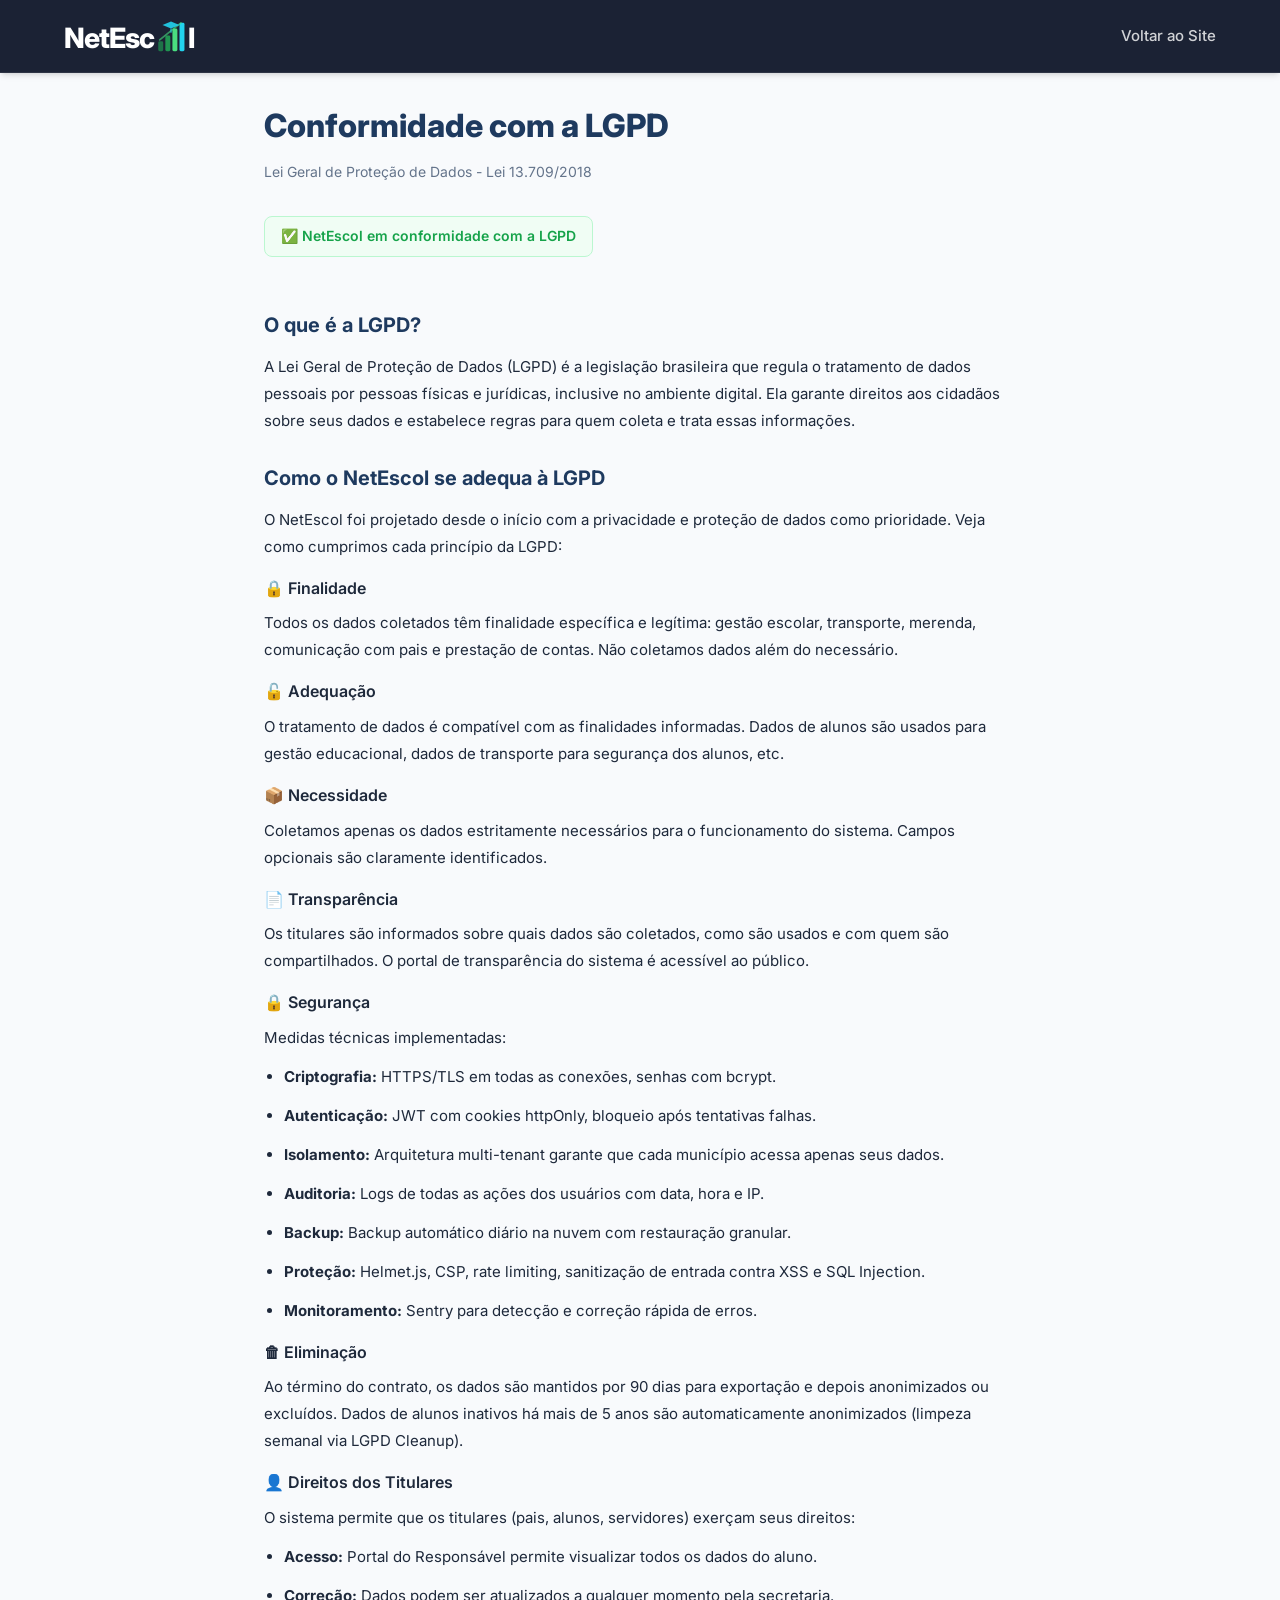
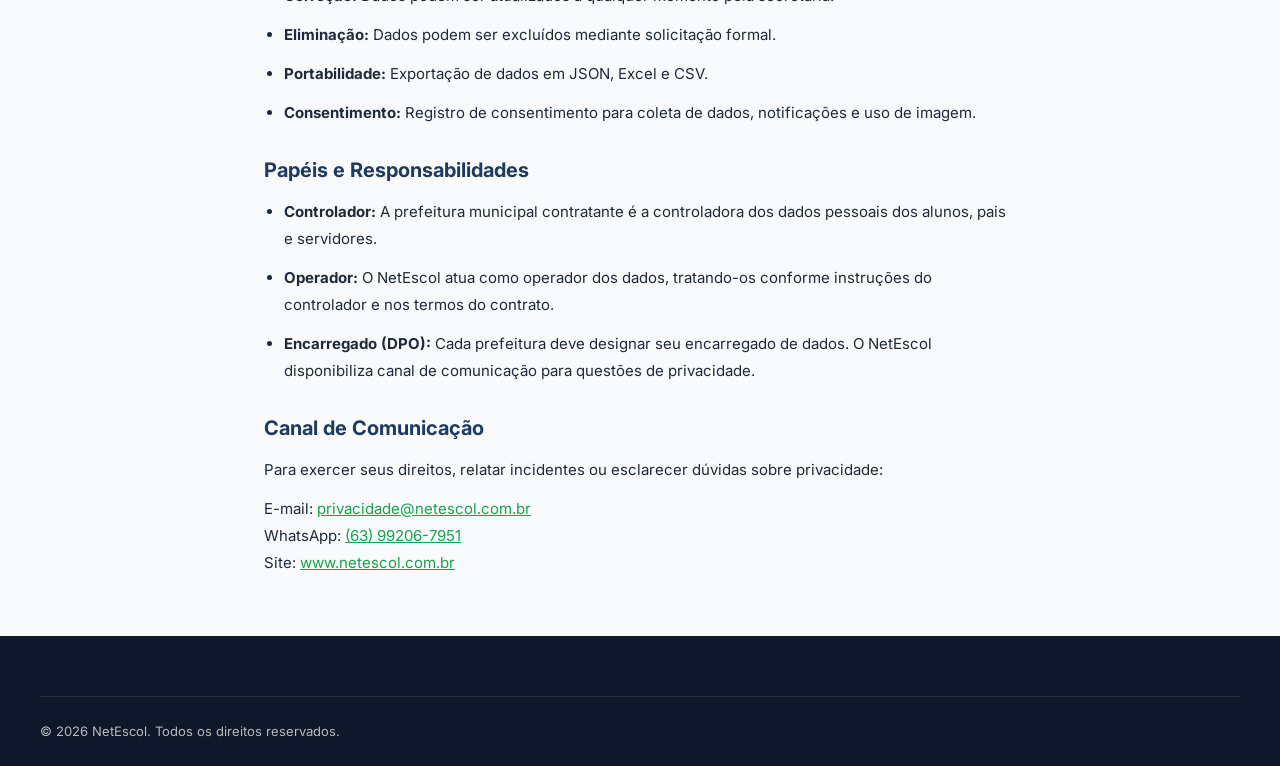
==== commit 8a288714: "fix(site): reverte logo do navbar/footer para composto HTML+CSS+SVG A versão anterior trocava o logo" ====
--- a/lgpd.html
+++ b/lgpd.html
@@ -18,7 +18,7 @@
 <body>
   <nav class="navbar scrolled">
     <div class="nav-container">
-      <a href="index.html" class="nav-logo" aria-label="NetEscol - voltar ao site"><img src="logo-netescol.svg" alt="NetEscol" class="nav-logo-img" width="168" height="40"></a>
+      <a href="index.html" class="nav-logo" aria-label="NetEscol - voltar ao site"><div class="netescol-logo netescol-logo-sm"><span>Net</span><span>Esc</span><svg viewBox="0 0 48 48" fill="none" aria-hidden="true"><rect x="6" y="30" width="7" height="14" rx="2" fill="#22c55e" opacity="0.5"/><rect x="16" y="22" width="7" height="22" rx="2" fill="#22c55e" opacity="0.7"/><rect x="26" y="12" width="7" height="32" rx="2" fill="#4ade80"/><rect x="36" y="4" width="7" height="40" rx="2" fill="#22d3ee"/><path d="M8 28 L38 4" stroke="#4ade80" stroke-width="2.5" stroke-linecap="round" opacity="0.6"/><path d="M24 2 L36 7 L24 12 L12 7 Z" fill="#22d3ee" opacity="0.9"/><line x1="24" y1="12" x2="24" y2="18" stroke="#22d3ee" stroke-width="2" opacity="0.7"/></svg><span>l</span></div></a>
       <ul class="nav-links"><li><a href="index.html">Voltar ao Site</a></li></ul>
     </div>
   </nav>
--- a/style.css
+++ b/style.css
@@ -1662,6 +1662,10 @@
 
   /* Back to top */
   .back-to-top { bottom: 16px; right: 76px; width: 42px; height: 42px; }
+
+  /* Logo no navbar */
+  .netescol-logo-sm span { font-size: 22px; }
+  .netescol-logo-sm svg { width: 28px; height: 28px; }
 }
 
 /* Mobile pequeno */
@@ -1673,6 +1677,8 @@
   .steps-grid { grid-template-columns: 1fr; }
   .footer-grid { grid-template-columns: 1fr; }
   .about-stats { grid-template-columns: 1fr 1fr; }
+  .netescol-logo-sm span { font-size: 20px; }
+  .netescol-logo-sm svg { width: 24px; height: 24px; }
 }
 
 /* ===== PLANOS ===== */
@@ -1892,23 +1898,31 @@
   overflow: hidden;
 }
 
-/* Logo NetEscol - SVG único como fonte de verdade */
-.nav-logo-img {
-  height: 40px;
-  width: auto;
-  display: block;
-}
-.footer-logo-img {
-  height: 52px;
-  width: auto;
-  display: block;
-}
-@media (max-width: 768px) {
-  .nav-logo-img { height: 34px; }
-}
-@media (max-width: 480px) {
-  .nav-logo-img { height: 30px; }
-}
+.netescol-logo {
+  display: flex;
+  align-items: flex-end;
+  flex-wrap: wrap;
+  font-family: 'Inter', sans-serif;
+  font-weight: 800;
+  color: #ffffff;
+  line-height: 1;
+  letter-spacing: -1px;
+}
+.netescol-logo svg { margin-bottom: -2px; }
+.netescol-logo p {
+  width: 100%;
+  font-weight: 300;
+  color: #94a3b8;
+  letter-spacing: 2px;
+  margin-top: 4px;
+}
+.netescol-logo-sm span { font-size: 28px; }
+.netescol-logo-sm svg { width: 34px; height: 34px; }
+.netescol-logo-md span { font-size: 32px; }
+.netescol-logo-md svg { width: 38px; height: 38px; }
+.netescol-logo-lg span { font-size: 64px; }
+.netescol-logo-lg svg { width: 72px; height: 72px; }
+.netescol-logo-lg p { font-size: 18px; margin-left: 2px; }
 
 /* ===== BOTAO SISTEMA NAVBAR ===== */
 .nav-sistema {
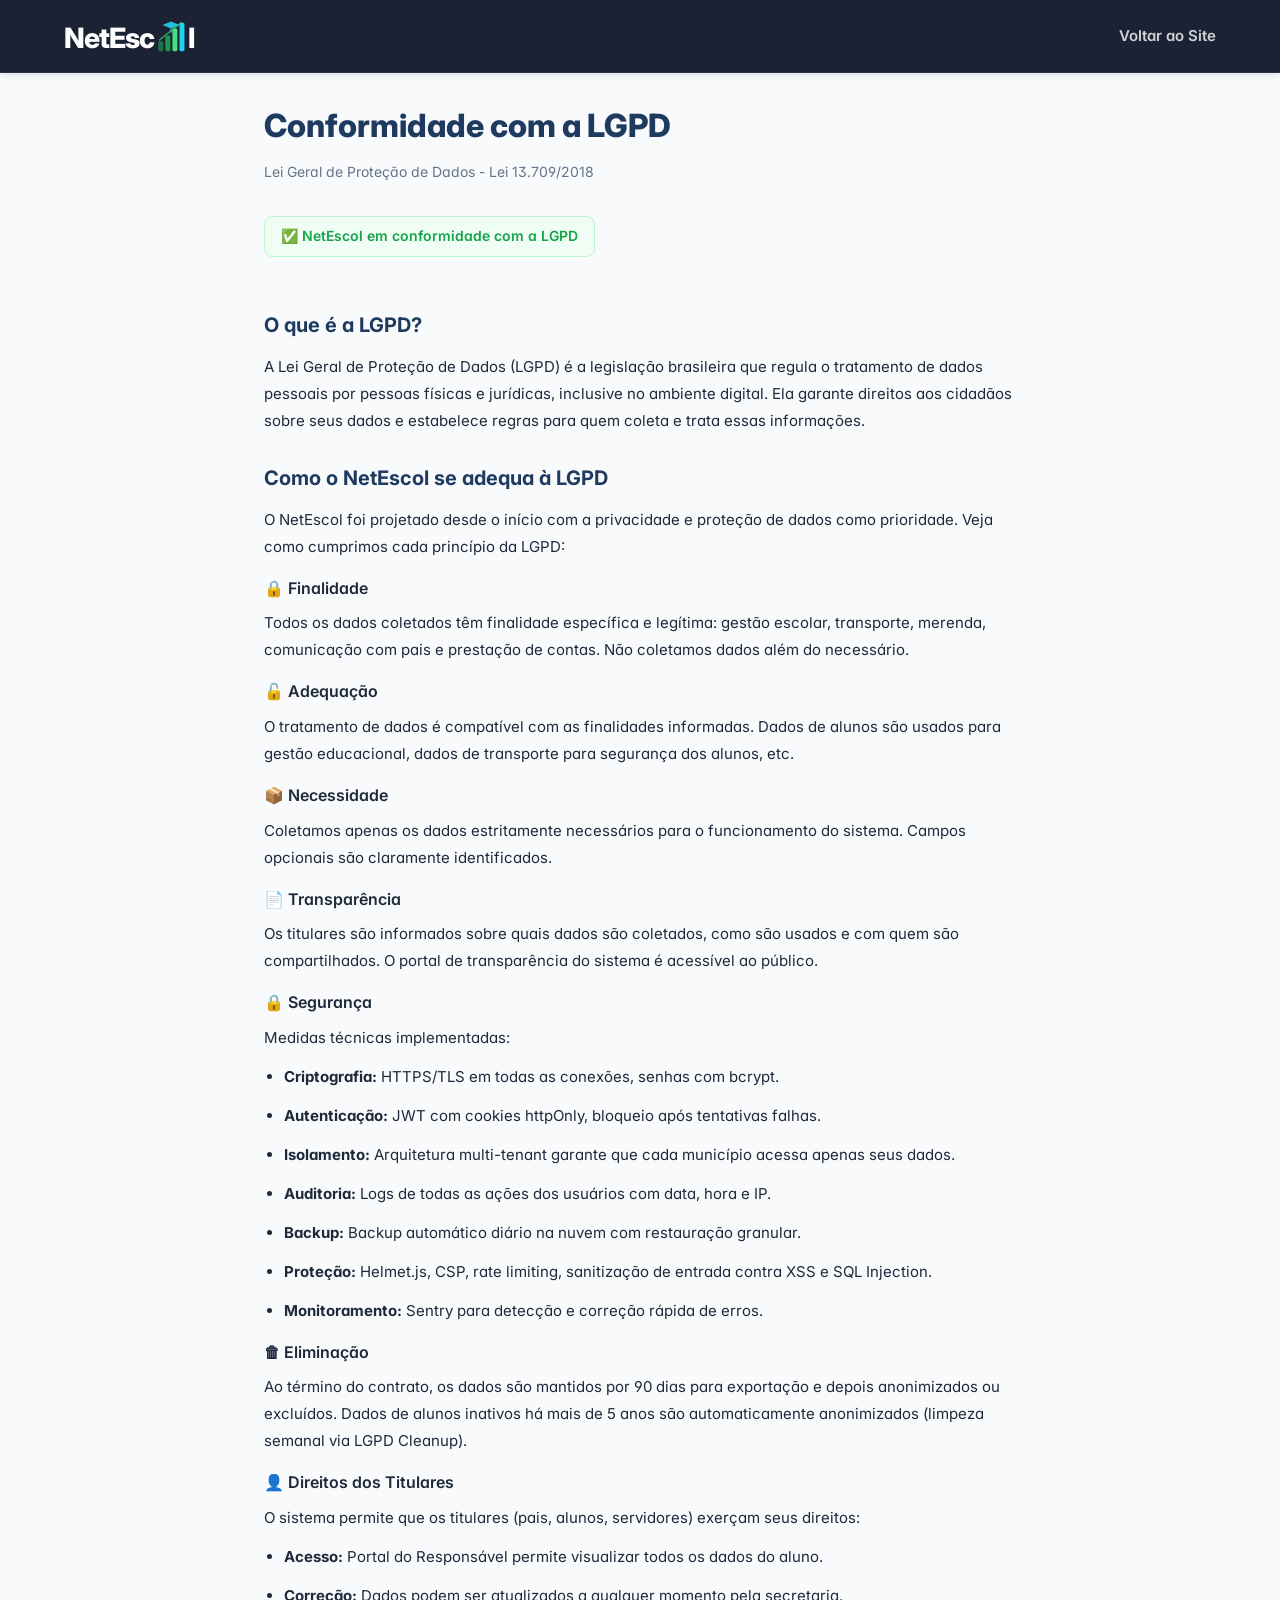
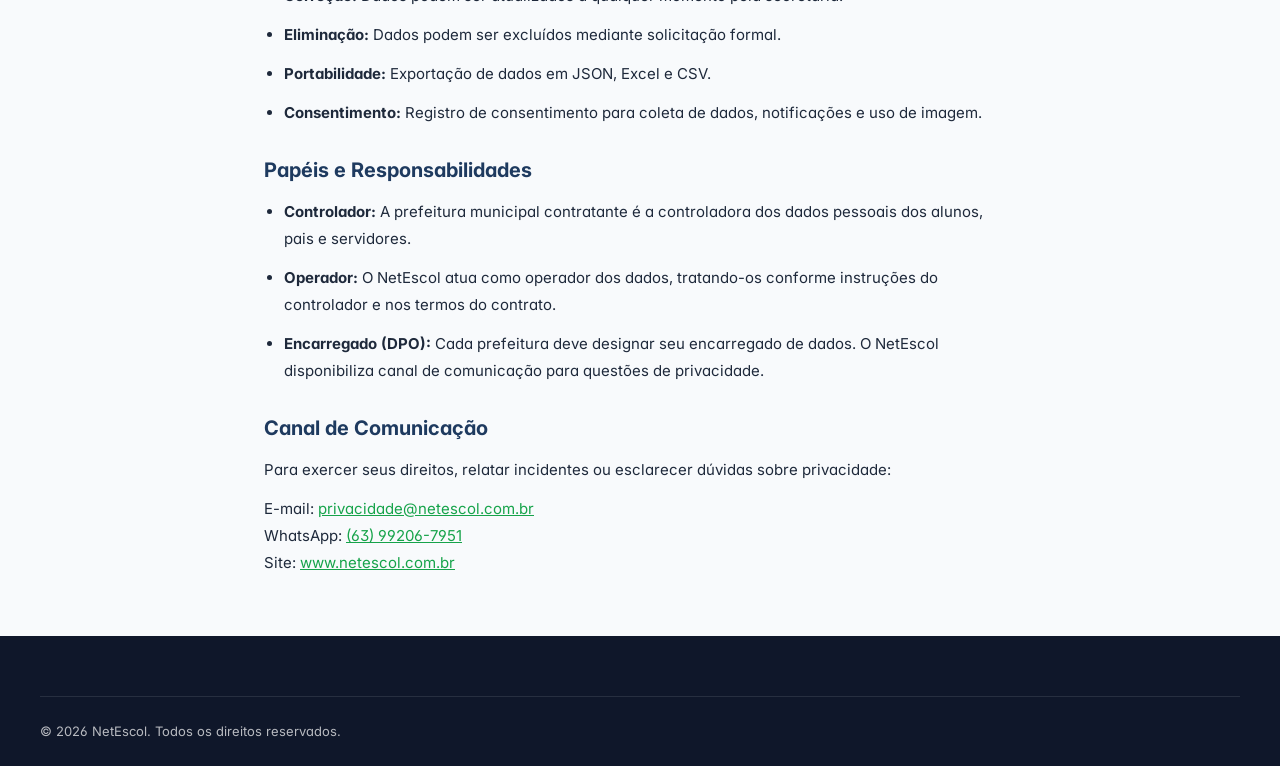
==== commit fd842147: "feat(seo): canonical em todas as páginas + WebSite schema + geo.country - <link rel="canonical"> em " ====
--- a/lgpd.html
+++ b/lgpd.html
@@ -7,12 +7,23 @@
   <script data-goatcounter="https://netescol.goatcounter.com/count" async src="//gc.zgo.at/count.js"></script>
   <meta name="viewport" content="width=device-width, initial-scale=1.0">
   <title>Conformidade LGPD - NetEscol</title>
+  <meta name="description" content="Conformidade do NetEscol com a Lei Geral de Proteção de Dados (LGPD). Princípios, segurança técnica, direitos dos titulares e canal de comunicação.">
   <meta name="theme-color" content="#1e3a5f">
-  <link rel="icon" type="image/png" href="logo-sistema.png">
+  <meta name="geo.country" content="BR">
+  <link rel="canonical" href="https://www.netescol.com.br/lgpd.html">
+  <script type="application/ld+json">
+  {"@context":"https://schema.org","@type":"BreadcrumbList","itemListElement":[
+    {"@type":"ListItem","position":1,"name":"Início","item":"https://www.netescol.com.br/"},
+    {"@type":"ListItem","position":2,"name":"Conformidade LGPD","item":"https://www.netescol.com.br/lgpd.html"}
+  ]}
+  </script>
+  <link rel="icon" type="image/svg+xml" href="assets/images/favicon.svg?v=2">
+  <link rel="icon" type="image/png" href="assets/images/favicon.png?v=2">
+  <link rel="apple-touch-icon" href="assets/images/favicon.png?v=2">
   <link rel="preconnect" href="https://fonts.googleapis.com">
   <link rel="preconnect" href="https://fonts.gstatic.com" crossorigin>
   <link href="https://fonts.googleapis.com/css2?family=Inter:wght@300;400;600;700;800&display=swap" rel="stylesheet">
-  <link rel="stylesheet" href="style.css">
+  <link rel="stylesheet" href="assets/css/style.css">
   <style>.legal-page{max-width:800px;margin:100px auto 60px;padding:0 24px}.legal-page h1{font-size:32px;font-weight:800;color:var(--primary);margin-bottom:8px}.legal-page .date{font-size:14px;color:var(--text-light);margin-bottom:32px}.legal-page h2{font-size:20px;font-weight:700;color:var(--primary);margin:28px 0 12px}.legal-page h3{font-size:16px;font-weight:600;color:var(--text);margin:16px 0 8px}.legal-page p,.legal-page li{font-size:15px;color:var(--text);line-height:1.8;margin-bottom:12px}.legal-page ul{margin-left:20px;margin-bottom:16px}.legal-page a{color:var(--accent-dark)}.lgpd-badge{display:inline-flex;align-items:center;gap:8px;background:#f0fdf4;border:1px solid #bbf7d0;padding:8px 16px;border-radius:8px;font-size:14px;font-weight:600;color:#16a34a;margin-bottom:24px}</style>
 </head>
 <body>
@@ -23,7 +34,7 @@
     </div>
   </nav>
 
-  <div class="legal-page">
+  <main id="main-content" class="legal-page">
     <h1>Conformidade com a LGPD</h1>
     <p class="date">Lei Geral de Proteção de Dados - Lei 13.709/2018</p>
     <div class="lgpd-badge">&#9989; NetEscol em conformidade com a LGPD</div>
@@ -83,7 +94,7 @@
     <p>E-mail: <a href="mailto:privacidade@netescol.com.br">privacidade@netescol.com.br</a><br>
     WhatsApp: <a href="https://wa.me/5563992067951">(63) 99206-7951</a><br>
     Site: <a href="https://www.netescol.com.br">www.netescol.com.br</a></p>
-  </div>
+  </main>
 
   <footer class="footer">
     <div class="footer-container">
--- a/assets/css/style.css
+++ b/assets/css/style.css
@@ -0,0 +1,1838 @@
+*, *::before, *::after { box-sizing: border-box; margin: 0; padding: 0; }
+
+:root {
+  --primary: #1e3a5f;
+  --primary-light: #2a5a8c;
+  --primary-dark: #0f172a;
+  --accent: #22c55e;
+  --accent-light: #4ade80;
+  --accent-dark: #16a34a;
+  --bg: #F8FAFC;
+  --bg-alt: #EBF4FF;
+  --text: #1E293B;
+  --text-light: #64748B;
+  --white: #FFFFFF;
+  --shadow-sm: 0 1px 2px rgba(15,23,42,0.04), 0 1px 1px rgba(15,23,42,0.06);
+  --shadow: 0 4px 6px -1px rgba(15,23,42,0.08), 0 2px 4px -2px rgba(15,23,42,0.06);
+  --shadow-lg: 0 12px 24px -8px rgba(15,23,42,0.12), 0 4px 8px -4px rgba(15,23,42,0.06);
+  --shadow-xl: 0 24px 48px -12px rgba(15,23,42,0.18), 0 12px 24px -8px rgba(15,23,42,0.08);
+  --radius: 12px;
+  --radius-lg: 20px;
+}
+
+html { scroll-behavior: smooth; }
+
+/* Skip navigation (accessibility) */
+.skip-nav {
+  position: fixed;
+  top: -100%;
+  left: 16px;
+  z-index: 9999;
+  background: var(--primary);
+  color: white;
+  padding: 12px 24px;
+  border-radius: 0 0 8px 8px;
+  font-weight: 600;
+  font-size: 14px;
+  text-decoration: none;
+  transition: top 0.2s;
+}
+.skip-nav:focus { top: 0; }
+
+/* Focus visible — apenas navegação por teclado, não em cliques */
+:focus { outline: none; }
+:focus-visible {
+  outline: 3px solid var(--accent);
+  outline-offset: 2px;
+  border-radius: 4px;
+}
+
+/* Respeita usuários que preferem menos movimento */
+@media (prefers-reduced-motion: reduce) {
+  *, *::before, *::after {
+    animation-duration: 0.01ms !important;
+    animation-iteration-count: 1 !important;
+    transition-duration: 0.01ms !important;
+    scroll-behavior: auto !important;
+  }
+  html { scroll-behavior: auto; }
+}
+
+body {
+  font-family: 'Inter', -apple-system, BlinkMacSystemFont, sans-serif;
+  color: var(--text);
+  background: var(--bg);
+  line-height: 1.6;
+  overflow-x: hidden;
+  -webkit-font-smoothing: antialiased;
+  -moz-osx-font-smoothing: grayscale;
+  text-rendering: optimizeLegibility;
+  font-feature-settings: "ss01", "cv11";
+}
+
+/* ===== NAVBAR ===== */
+.navbar {
+  position: fixed;
+  top: 0;
+  left: 0;
+  right: 0;
+  z-index: 1000;
+  background: rgba(15,23,42,0.95);
+  backdrop-filter: blur(20px);
+  -webkit-backdrop-filter: blur(20px);
+  border-bottom: 1px solid rgba(255,255,255,0.08);
+  transition: all 0.3s ease;
+}
+
+.navbar.scrolled {
+  box-shadow: var(--shadow);
+}
+
+.nav-container {
+  max-width: 1200px;
+  margin: 0 auto;
+  padding: 0 24px;
+  display: flex;
+  align-items: center;
+  justify-content: space-between;
+  height: 72px;
+}
+
+.nav-logo {
+  display: flex;
+  align-items: center;
+  gap: 12px;
+  text-decoration: none;
+  color: var(--primary);
+}
+
+.nav-logo-icon {
+  width: 48px;
+  height: 48px;
+  border-radius: 12px;
+  overflow: hidden;
+  flex-shrink: 0;
+}
+
+.nav-logo-icon img {
+  width: 100%;
+  height: 100%;
+  object-fit: cover;
+}
+
+.hero-logo {
+  width: 180px;
+  height: 180px;
+  border-radius: 32px;
+  overflow: hidden;
+  margin-bottom: 32px;
+  box-shadow: 0 12px 40px rgba(0,0,0,0.35);
+  border: 4px solid rgba(255,255,255,0.2);
+}
+
+.hero-logo img {
+  width: 100%;
+  height: 100%;
+  object-fit: cover;
+}
+
+.footer-logo-icon {
+  width: 56px;
+  height: 56px;
+  border-radius: 14px;
+  overflow: hidden;
+  flex-shrink: 0;
+}
+
+.footer-logo-icon img {
+  width: 100%;
+  height: 100%;
+  object-fit: cover;
+}
+
+.nav-logo-text {
+  font-size: 24px;
+  font-weight: 800;
+  letter-spacing: -0.5px;
+}
+
+.nav-logo-text span {
+  color: var(--accent);
+}
+.logo-bars {
+  display: inline-flex;
+  gap: 2px;
+  margin-left: 1px;
+  vertical-align: baseline;
+  align-items: flex-end;
+  height: 20px;
+}
+.logo-bars i {
+  display: inline-block;
+  width: 4px;
+  border-radius: 1px;
+  font-style: normal;
+}
+.logo-bars i:nth-child(1) { height: 10px; background: #3b82f6; }
+.logo-bars i:nth-child(2) { height: 15px; background: #22c55e; }
+.logo-bars i:nth-child(3) { height: 20px; background: #1e3a5f; }
+
+.nav-links {
+  display: flex;
+  align-items: center;
+  gap: 32px;
+  list-style: none;
+}
+
+.nav-links a {
+  text-decoration: none;
+  color: rgba(255,255,255,0.8);
+  font-weight: 600;
+  font-size: 15px;
+  transition: color 0.2s;
+}
+
+.nav-links a:hover { color: #ffffff; }
+.nav-links a.nav-active { color: #ffffff; font-weight: 700; }
+
+.nav-cta {
+  background: linear-gradient(135deg, var(--accent), var(--accent-dark));
+  color: white !important;
+  padding: 10px 24px;
+  border-radius: 8px;
+  font-weight: 600 !important;
+  transition: transform 0.2s, box-shadow 0.2s !important;
+}
+
+.nav-cta:hover {
+  transform: translateY(-1px);
+  box-shadow: 0 4px 12px rgba(16,185,129,0.4);
+}
+
+.nav-sistema {
+  background: linear-gradient(135deg, var(--primary), var(--primary-light));
+  color: white !important;
+  padding: 10px 24px;
+  border-radius: 8px;
+  font-weight: 600 !important;
+  transition: transform 0.2s, box-shadow 0.2s !important;
+  display: inline-flex;
+  align-items: center;
+  gap: 6px;
+}
+
+.nav-sistema:hover {
+  transform: translateY(-1px);
+  box-shadow: 0 4px 12px rgba(27,58,92,0.4);
+  color: white !important;
+}
+
+.nav-mobile-btn {
+  display: none;
+  background: none;
+  border: none;
+  cursor: pointer;
+  padding: 8px;
+}
+
+.nav-mobile-btn span {
+  display: block;
+  width: 24px;
+  height: 2px;
+  background: var(--primary);
+  margin: 6px 0;
+  transition: all 0.3s;
+  border-radius: 2px;
+}
+
+/* ===== HERO ===== */
+.hero {
+  min-height: 100vh;
+  display: flex;
+  align-items: center;
+  position: relative;
+  overflow: hidden;
+  background: linear-gradient(135deg, var(--primary-dark) 0%, var(--primary) 40%, var(--primary-light) 100%);
+}
+
+.hero::before {
+  content: '';
+  position: absolute;
+  top: -50%;
+  right: -20%;
+  width: 800px;
+  height: 800px;
+  background: radial-gradient(circle, rgba(16,185,129,0.15) 0%, transparent 70%);
+  border-radius: 50%;
+}
+
+.hero::after {
+  content: '';
+  position: absolute;
+  bottom: -30%;
+  left: -10%;
+  width: 600px;
+  height: 600px;
+  background: radial-gradient(circle, rgba(255,255,255,0.05) 0%, transparent 70%);
+  border-radius: 50%;
+}
+
+.hero-container {
+  max-width: 1200px;
+  margin: 0 auto;
+  padding: 120px 24px 80px;
+  display: grid;
+  grid-template-columns: 1fr 1fr;
+  gap: 60px;
+  align-items: center;
+  position: relative;
+  z-index: 1;
+}
+
+.hero-badge {
+  display: inline-flex;
+  align-items: center;
+  gap: 8px;
+  background: rgba(255,255,255,0.1);
+  border: 1px solid rgba(255,255,255,0.2);
+  padding: 6px 16px;
+  border-radius: 100px;
+  color: var(--accent-light);
+  font-size: 13px;
+  font-weight: 600;
+  margin-bottom: 24px;
+  backdrop-filter: blur(10px);
+}
+
+.hero-badge::before {
+  content: '';
+  width: 8px;
+  height: 8px;
+  background: var(--accent-light);
+  border-radius: 50%;
+  animation: pulse 2s infinite;
+}
+
+@keyframes pulse {
+  0%, 100% { opacity: 1; }
+  50% { opacity: 0.4; }
+}
+
+/* Typing animation cursor */
+.typing::after {
+  content: '|';
+  animation: blink 0.7s infinite;
+  color: var(--accent-light);
+  font-weight: 300;
+}
+.typing.done::after { display: none; }
+@keyframes blink {
+  0%, 100% { opacity: 1; }
+  50% { opacity: 0; }
+}
+
+.hero h1 {
+  font-size: clamp(36px, 5vw, 56px);
+  font-weight: 800;
+  color: white;
+  line-height: 1.1;
+  margin-bottom: 24px;
+  letter-spacing: -1px;
+}
+
+.hero h1 .highlight {
+  background: linear-gradient(135deg, var(--accent-light), #6EE7B7);
+  -webkit-background-clip: text;
+  -webkit-text-fill-color: transparent;
+  background-clip: text;
+}
+
+.hero-desc {
+  font-size: 18px;
+  color: rgba(255,255,255,0.8);
+  margin-bottom: 40px;
+  max-width: 520px;
+  line-height: 1.7;
+}
+
+.hero-buttons {
+  display: flex;
+  gap: 16px;
+  flex-wrap: wrap;
+}
+
+.btn {
+  display: inline-flex;
+  align-items: center;
+  gap: 8px;
+  padding: 14px 32px;
+  border-radius: 10px;
+  font-size: 16px;
+  font-weight: 600;
+  text-decoration: none;
+  transition: all 0.3s ease;
+  cursor: pointer;
+  border: none;
+}
+
+.btn-primary {
+  background: linear-gradient(135deg, var(--accent), var(--accent-dark));
+  color: white;
+  box-shadow: 0 4px 15px rgba(16,185,129,0.4);
+}
+
+.btn-primary:hover {
+  transform: translateY(-2px);
+  box-shadow: 0 8px 25px rgba(16,185,129,0.5);
+}
+
+.btn-outline {
+  background: rgba(255,255,255,0.1);
+  color: white;
+  border: 2px solid rgba(255,255,255,0.3);
+  backdrop-filter: blur(10px);
+}
+
+.btn-outline:hover {
+  background: rgba(255,255,255,0.2);
+  border-color: rgba(255,255,255,0.5);
+}
+
+/* Hero Visual */
+.hero-visual {
+  position: relative;
+}
+
+.hero-dashboard {
+  background: var(--white);
+  border-radius: var(--radius-lg);
+  box-shadow: var(--shadow-xl);
+  overflow: hidden;
+  transform: perspective(1000px) rotateY(-5deg) rotateX(2deg);
+  transition: transform 0.5s ease;
+}
+
+.hero-dashboard:hover {
+  transform: perspective(1000px) rotateY(0) rotateX(0);
+}
+
+.dashboard-header {
+  background: linear-gradient(135deg, var(--primary), var(--primary-light));
+  padding: 16px 20px;
+  display: flex;
+  align-items: center;
+  gap: 12px;
+}
+
+.dashboard-dots {
+  display: flex;
+  gap: 6px;
+}
+
+.dashboard-dots span {
+  width: 10px;
+  height: 10px;
+  border-radius: 50%;
+  background: rgba(255,255,255,0.3);
+}
+
+.dashboard-dots span:first-child { background: #EF4444; }
+.dashboard-dots span:nth-child(2) { background: #F59E0B; }
+.dashboard-dots span:nth-child(3) { background: #10B981; }
+
+.dashboard-title {
+  color: rgba(255,255,255,0.9);
+  font-size: 13px;
+  font-weight: 600;
+}
+
+.dashboard-body {
+  padding: 24px;
+  display: grid;
+  grid-template-columns: 1fr 1fr;
+  gap: 16px;
+}
+
+.dash-card {
+  background: var(--bg);
+  border-radius: var(--radius);
+  padding: 16px;
+  border: 1px solid rgba(0,0,0,0.05);
+}
+
+.dash-card-icon {
+  width: 36px;
+  height: 36px;
+  border-radius: 8px;
+  display: flex;
+  align-items: center;
+  justify-content: center;
+  font-size: 18px;
+  margin-bottom: 10px;
+}
+
+.dash-card-number {
+  font-size: 24px;
+  font-weight: 800;
+  color: var(--primary);
+  font-variant-numeric: tabular-nums;
+}
+
+.dash-card-label {
+  font-size: 12px;
+  color: var(--text-light);
+  margin-top: 2px;
+}
+
+.dash-card:nth-child(1) .dash-card-icon { background: #DBEAFE; }
+.dash-card:nth-child(2) .dash-card-icon { background: #D1FAE5; }
+.dash-card:nth-child(3) .dash-card-icon { background: #FEF3C7; }
+.dash-card:nth-child(4) .dash-card-icon { background: #FCE7F3; }
+
+.hero-float-card {
+  position: absolute;
+  background: white;
+  border-radius: var(--radius);
+  padding: 14px 18px;
+  box-shadow: var(--shadow-lg);
+  display: flex;
+  align-items: center;
+  gap: 12px;
+  animation: float 3s ease-in-out infinite;
+}
+
+.hero-float-card.card-1 {
+  top: -10px;
+  right: -20px;
+  animation-delay: 0s;
+}
+
+.hero-float-card.card-2 {
+  bottom: 20px;
+  left: -30px;
+  animation-delay: 1.5s;
+}
+
+.float-icon {
+  width: 40px;
+  height: 40px;
+  border-radius: 10px;
+  display: flex;
+  align-items: center;
+  justify-content: center;
+  font-size: 20px;
+}
+
+.float-text-main {
+  font-size: 14px;
+  font-weight: 700;
+  color: var(--primary);
+}
+
+.float-text-sub {
+  font-size: 11px;
+  color: var(--text-light);
+}
+
+@keyframes float {
+  0%, 100% { transform: translateY(0); }
+  50% { transform: translateY(-10px); }
+}
+
+/* ===== STATS BAR ===== */
+.stats-bar {
+  background: white;
+  border-bottom: 1px solid rgba(0,0,0,0.06);
+  padding: 40px 24px;
+}
+
+.stats-container {
+  max-width: 1200px;
+  margin: 0 auto;
+  display: grid;
+  grid-template-columns: repeat(4, 1fr);
+  gap: 32px;
+}
+
+.stat-item {
+  text-align: center;
+}
+
+.stat-number {
+  font-size: clamp(28px, 4vw, 36px);
+  font-weight: 800;
+  color: var(--primary);
+  line-height: 1;
+  font-variant-numeric: tabular-nums;
+}
+
+.stat-number span { color: var(--accent); }
+
+.stat-label {
+  font-size: 14px;
+  color: var(--text-light);
+  margin-top: 4px;
+  font-weight: 600;
+}
+
+/* ===== SECTIONS COMMON ===== */
+.section {
+  padding: 100px 24px;
+}
+
+.section-container {
+  max-width: 1200px;
+  margin: 0 auto;
+}
+
+.section-header {
+  text-align: center;
+  margin-bottom: 64px;
+}
+
+.section-tag {
+  display: inline-block;
+  background: var(--bg-alt);
+  color: var(--primary);
+  padding: 6px 16px;
+  border-radius: 100px;
+  font-size: 13px;
+  font-weight: 600;
+  margin-bottom: 16px;
+  text-transform: uppercase;
+  letter-spacing: 1px;
+}
+
+.section-title {
+  font-size: clamp(28px, 4vw, 42px);
+  font-weight: 800;
+  color: var(--primary-dark);
+  margin-bottom: 16px;
+  letter-spacing: -0.5px;
+}
+
+.section-subtitle {
+  font-size: 18px;
+  color: var(--text-light);
+  max-width: 600px;
+  margin: 0 auto;
+}
+
+/* ===== MODULES ===== */
+.modules-grid {
+  display: grid;
+  grid-template-columns: repeat(auto-fit, minmax(340px, 1fr));
+  gap: 24px;
+}
+
+.module-card {
+  background: white;
+  border-radius: var(--radius-lg);
+  padding: 32px;
+  border: 1px solid rgba(0,0,0,0.06);
+  transition: all 0.3s ease;
+  position: relative;
+  overflow: hidden;
+}
+
+.module-card::before {
+  content: '';
+  position: absolute;
+  top: 0;
+  left: 0;
+  right: 0;
+  height: 4px;
+  background: linear-gradient(90deg, var(--primary), var(--accent));
+  opacity: 0;
+  transition: opacity 0.3s;
+}
+
+.module-card:hover {
+  transform: translateY(-4px);
+  box-shadow: var(--shadow-lg);
+}
+
+.module-card:hover::before { opacity: 1; }
+
+.module-icon {
+  width: 56px;
+  height: 56px;
+  border-radius: 14px;
+  display: flex;
+  align-items: center;
+  justify-content: center;
+  font-size: 28px;
+  margin-bottom: 20px;
+}
+
+.module-card:nth-child(1) .module-icon { background: #DBEAFE; }
+.module-card:nth-child(2) .module-icon { background: #D1FAE5; }
+.module-card:nth-child(3) .module-icon { background: #FEF3C7; }
+.module-card:nth-child(4) .module-icon { background: #FCE7F3; }
+.module-card:nth-child(5) .module-icon { background: #E0E7FF; }
+
+.module-name {
+  font-size: 20px;
+  font-weight: 700;
+  color: var(--primary-dark);
+  margin-bottom: 10px;
+}
+
+.module-desc {
+  font-size: 15px;
+  color: var(--text-light);
+  line-height: 1.6;
+  margin-bottom: 20px;
+}
+
+.module-features {
+  list-style: none;
+  display: flex;
+  flex-wrap: wrap;
+  gap: 8px;
+}
+
+.module-features li {
+  background: var(--bg);
+  padding: 4px 12px;
+  border-radius: 6px;
+  font-size: 12px;
+  color: var(--text-light);
+  font-weight: 600;
+}
+
+/* ===== FEATURES SECTION ===== */
+.features-section {
+  background: linear-gradient(135deg, var(--primary-dark), var(--primary));
+  color: white;
+}
+
+.features-section .section-tag {
+  background: rgba(255,255,255,0.1);
+  color: var(--accent-light);
+}
+
+.features-section .section-title {
+  color: white;
+}
+
+.features-section .section-subtitle {
+  color: rgba(255,255,255,0.7);
+}
+
+.features-grid {
+  display: grid;
+  grid-template-columns: repeat(auto-fit, minmax(260px, 1fr));
+  gap: 24px;
+}
+
+.feature-card {
+  background: rgba(255,255,255,0.06);
+  border: 1px solid rgba(255,255,255,0.1);
+  border-radius: var(--radius-lg);
+  padding: 28px;
+  transition: all 0.3s;
+  backdrop-filter: blur(10px);
+}
+
+.feature-card:hover {
+  background: rgba(255,255,255,0.1);
+  transform: translateY(-4px);
+}
+
+.feature-icon {
+  width: 48px;
+  height: 48px;
+  background: rgba(16,185,129,0.2);
+  border-radius: 12px;
+  display: flex;
+  align-items: center;
+  justify-content: center;
+  font-size: 24px;
+  margin-bottom: 16px;
+}
+
+.feature-name {
+  font-size: 17px;
+  font-weight: 700;
+  margin-bottom: 8px;
+}
+
+.feature-desc {
+  font-size: 14px;
+  color: rgba(255,255,255,0.65);
+  line-height: 1.6;
+}
+
+/* ===== HOW IT WORKS ===== */
+.steps-grid {
+  display: grid;
+  grid-template-columns: repeat(auto-fit, minmax(240px, 1fr));
+  gap: 40px;
+  position: relative;
+}
+
+.step {
+  text-align: center;
+  position: relative;
+}
+
+.step-number {
+  width: 64px;
+  height: 64px;
+  background: linear-gradient(135deg, var(--primary), var(--primary-light));
+  color: white;
+  border-radius: 50%;
+  display: flex;
+  align-items: center;
+  justify-content: center;
+  font-size: 24px;
+  font-weight: 800;
+  margin: 0 auto 20px;
+  position: relative;
+  z-index: 1;
+}
+
+.step-title {
+  font-size: 18px;
+  font-weight: 700;
+  color: var(--primary-dark);
+  margin-bottom: 8px;
+}
+
+.step-desc {
+  font-size: 14px;
+  color: var(--text-light);
+  line-height: 1.6;
+}
+
+/* ===== FAQ ===== */
+.faq-list {
+  max-width: 720px;
+  margin: 0 auto;
+}
+
+.faq-item {
+  background: white;
+  border-radius: var(--radius);
+  margin-bottom: 12px;
+  border: 1px solid rgba(0,0,0,0.06);
+  overflow: hidden;
+}
+
+.faq-question {
+  width: 100%;
+  background: none;
+  border: none;
+  padding: 20px 24px;
+  font-size: 16px;
+  font-weight: 600;
+  color: var(--primary-dark);
+  text-align: left;
+  cursor: pointer;
+  display: flex;
+  justify-content: space-between;
+  align-items: center;
+  font-family: inherit;
+  transition: background 0.2s;
+}
+
+.faq-question:hover { background: var(--bg); }
+
+.faq-question::after {
+  content: '+';
+  font-size: 24px;
+  font-weight: 300;
+  color: var(--accent);
+  transition: transform 0.3s;
+}
+
+.faq-item.open .faq-question::after {
+  transform: rotate(45deg);
+}
+
+.faq-answer {
+  max-height: 0;
+  overflow: hidden;
+  transition: max-height 0.3s ease;
+}
+
+.faq-answer-inner {
+  padding: 0 24px 20px;
+  font-size: 15px;
+  color: var(--text-light);
+  line-height: 1.7;
+}
+
+.faq-item.open .faq-answer {
+  max-height: 300px;
+}
+
+/* ===== CTA FINAL ===== */
+.cta-section {
+  background: linear-gradient(135deg, var(--primary-dark), var(--primary));
+  text-align: center;
+  padding: 80px 24px;
+  position: relative;
+  overflow: hidden;
+}
+
+.cta-section::before {
+  content: '';
+  position: absolute;
+  top: -50%;
+  right: -20%;
+  width: 600px;
+  height: 600px;
+  background: radial-gradient(circle, rgba(16,185,129,0.15), transparent 70%);
+  border-radius: 50%;
+}
+
+.cta-title {
+  font-size: clamp(28px, 4vw, 40px);
+  font-weight: 800;
+  color: white;
+  margin-bottom: 16px;
+  position: relative;
+  z-index: 1;
+}
+
+.cta-subtitle {
+  font-size: 18px;
+  color: rgba(255,255,255,0.7);
+  margin-bottom: 40px;
+  max-width: 500px;
+  margin-left: auto;
+  margin-right: auto;
+  position: relative;
+  z-index: 1;
+}
+
+.cta-buttons {
+  display: flex;
+  gap: 16px;
+  justify-content: center;
+  flex-wrap: wrap;
+  position: relative;
+  z-index: 1;
+}
+
+/* ===== FOOTER ===== */
+.footer {
+  background: var(--primary-dark);
+  color: rgba(255,255,255,0.7);
+  padding: 60px 24px 24px;
+}
+
+.footer-container {
+  max-width: 1200px;
+  margin: 0 auto;
+}
+
+.footer-grid {
+  display: grid;
+  grid-template-columns: 2fr 1fr 1fr 1fr;
+  gap: 40px;
+  margin-bottom: 40px;
+}
+
+.footer-brand-desc {
+  font-size: 14px;
+  line-height: 1.7;
+  margin-top: 16px;
+}
+
+.footer-title {
+  font-size: 14px;
+  font-weight: 700;
+  color: white;
+  text-transform: uppercase;
+  letter-spacing: 1px;
+  margin-bottom: 16px;
+}
+
+.footer-links {
+  list-style: none;
+}
+
+.footer-links li { margin-bottom: 10px; }
+
+.footer-links a {
+  color: rgba(255,255,255,0.6);
+  text-decoration: none;
+  font-size: 14px;
+  transition: color 0.2s;
+}
+
+.footer-links a:hover { color: var(--accent-light); }
+
+.footer-bottom {
+  border-top: 1px solid rgba(255,255,255,0.1);
+  padding-top: 24px;
+  display: flex;
+  justify-content: space-between;
+  align-items: center;
+  font-size: 13px;
+}
+
+.footer-social {
+  display: flex;
+  gap: 16px;
+}
+
+.footer-social a {
+  width: 36px;
+  height: 36px;
+  background: rgba(255,255,255,0.1);
+  border-radius: 8px;
+  display: flex;
+  align-items: center;
+  justify-content: center;
+  color: white;
+  text-decoration: none;
+  transition: background 0.2s;
+  font-size: 14px;
+}
+
+.footer-social a:hover { background: var(--accent); }
+
+/* ===== MOBILE ===== */
+@media (max-width: 768px) {
+  .nav-links { display: none; }
+  .nav-mobile-btn { display: block; }
+
+  .nav-links.active {
+    display: flex;
+    flex-direction: column;
+    position: absolute;
+    top: 72px;
+    left: 0;
+    right: 0;
+    background: rgba(15,23,42,0.98);
+    border-bottom: 1px solid rgba(255,255,255,0.1);
+    padding: 24px;
+    box-shadow: var(--shadow-lg);
+    gap: 16px;
+  }
+  .nav-links.active a { color: rgba(255,255,255,0.9); }
+  .nav-mobile-btn span { background: #fff; }
+
+  .hero-container {
+    grid-template-columns: 1fr;
+    padding-top: 100px;
+  }
+
+  .hero-visual { display: none; }
+
+  .stats-container {
+    grid-template-columns: repeat(2, 1fr);
+    gap: 24px;
+  }
+
+  .modules-grid {
+    grid-template-columns: 1fr;
+  }
+
+  .features-grid {
+    grid-template-columns: 1fr;
+  }
+
+  .footer-grid {
+    grid-template-columns: 1fr;
+    gap: 32px;
+  }
+
+  .footer-bottom {
+    flex-direction: column;
+    gap: 16px;
+    text-align: center;
+  }
+
+  .testimonials-grid {
+    grid-template-columns: 1fr;
+  }
+}
+
+/* ===== ABOUT ===== */
+.about-section {
+  background: white;
+}
+
+.about-grid {
+  display: grid;
+  grid-template-columns: 1fr 1fr;
+  gap: 60px;
+  align-items: center;
+}
+
+.about-content h3 {
+  font-size: 28px;
+  font-weight: 800;
+  color: var(--primary-dark);
+  margin-bottom: 20px;
+}
+
+.about-content p {
+  font-size: 16px;
+  color: var(--text-light);
+  line-height: 1.8;
+  margin-bottom: 16px;
+}
+
+.about-values {
+  display: grid;
+  grid-template-columns: 1fr 1fr;
+  gap: 20px;
+  margin-top: 32px;
+}
+
+.about-value {
+  background: var(--bg);
+  border-radius: var(--radius);
+  padding: 20px;
+  border-left: 4px solid var(--accent);
+}
+
+.about-value h4 {
+  font-size: 16px;
+  font-weight: 700;
+  color: var(--primary-dark);
+  margin-bottom: 6px;
+}
+
+.about-value p {
+  font-size: 13px;
+  margin-bottom: 0;
+}
+
+.about-stats {
+  display: grid;
+  grid-template-columns: 1fr 1fr;
+  gap: 20px;
+}
+
+.about-stat-card {
+  background: var(--bg);
+  border-radius: var(--radius-lg);
+  padding: 28px;
+  text-align: center;
+  border: 1px solid rgba(0,0,0,0.06);
+}
+
+.about-stat-icon {
+  font-size: 36px;
+  margin-bottom: 12px;
+}
+
+.about-stat-number {
+  font-size: clamp(24px, 3.5vw, 32px);
+  font-weight: 800;
+  color: var(--primary);
+  font-variant-numeric: tabular-nums;
+}
+
+.about-stat-label {
+  font-size: 13px;
+  color: var(--text-light);
+  margin-top: 4px;
+  font-weight: 600;
+}
+
+/* ===== APP SECTION ===== */
+.app-section {
+  background: linear-gradient(135deg, var(--primary-dark), var(--primary));
+  overflow: hidden;
+  position: relative;
+}
+
+.app-section::before {
+  content: '';
+  position: absolute;
+  top: -40%;
+  left: -10%;
+  width: 500px;
+  height: 500px;
+  background: radial-gradient(circle, rgba(16,185,129,0.12), transparent 70%);
+  border-radius: 50%;
+}
+
+.app-grid {
+  display: grid;
+  grid-template-columns: 1fr 1fr;
+  gap: 60px;
+  align-items: center;
+  position: relative;
+  z-index: 1;
+}
+
+.app-content h2 {
+  font-size: clamp(28px, 4vw, 42px);
+  font-weight: 800;
+  color: white;
+  margin-bottom: 20px;
+}
+
+.app-content h2 .highlight {
+  background: linear-gradient(135deg, var(--accent-light), #6EE7B7);
+  -webkit-background-clip: text;
+  -webkit-text-fill-color: transparent;
+  background-clip: text;
+}
+
+.app-content p {
+  font-size: 17px;
+  color: rgba(255,255,255,0.75);
+  line-height: 1.7;
+  margin-bottom: 16px;
+}
+
+.app-features-list {
+  list-style: none;
+  margin: 24px 0 36px;
+}
+
+.app-features-list li {
+  display: flex;
+  align-items: center;
+  gap: 12px;
+  padding: 10px 0;
+  color: rgba(255,255,255,0.85);
+  font-size: 15px;
+  font-weight: 600;
+}
+
+.app-features-list li::before {
+  content: '\2713';
+  display: flex;
+  align-items: center;
+  justify-content: center;
+  width: 28px;
+  height: 28px;
+  background: rgba(16,185,129,0.25);
+  color: var(--accent-light);
+  border-radius: 50%;
+  font-size: 14px;
+  font-weight: 700;
+  flex-shrink: 0;
+}
+
+.app-buttons {
+  display: flex;
+  gap: 16px;
+  flex-wrap: wrap;
+}
+
+.btn-app {
+  display: inline-flex;
+  align-items: center;
+  gap: 12px;
+  padding: 14px 28px;
+  border-radius: 12px;
+  background: white;
+  color: var(--primary-dark);
+  text-decoration: none;
+  font-weight: 600;
+  font-size: 15px;
+  transition: all 0.3s;
+  box-shadow: 0 4px 15px rgba(0,0,0,0.15);
+}
+
+.btn-app:hover {
+  transform: translateY(-2px);
+  box-shadow: 0 8px 25px rgba(0,0,0,0.2);
+}
+
+.btn-app-icon {
+  font-size: 28px;
+}
+
+.btn-app-text small {
+  display: block;
+  font-size: 11px;
+  font-weight: 400;
+  color: var(--text-light);
+  margin-bottom: 2px;
+}
+
+.btn-app-text strong {
+  display: block;
+  font-size: 16px;
+}
+
+.app-visual {
+  display: flex;
+  justify-content: center;
+  align-items: center;
+}
+
+.app-phone {
+  width: 280px;
+  background: #1a1a2e;
+  border-radius: 36px;
+  padding: 12px;
+  box-shadow: 0 25px 60px rgba(0,0,0,0.4);
+  border: 3px solid rgba(255,255,255,0.15);
+}
+
+.app-phone-screen {
+  background: linear-gradient(180deg, var(--primary) 0%, var(--primary-light) 100%);
+  border-radius: 26px;
+  padding: 20px;
+  min-height: 400px;
+  display: flex;
+  flex-direction: column;
+}
+
+.app-phone-header {
+  text-align: center;
+  padding-bottom: 16px;
+  border-bottom: 1px solid rgba(255,255,255,0.15);
+  margin-bottom: 16px;
+}
+
+.app-phone-logo {
+  width: 48px;
+  height: 48px;
+  border-radius: 12px;
+  overflow: hidden;
+  margin: 0 auto 8px;
+}
+
+.app-phone-logo img {
+  width: 100%;
+  height: 100%;
+  object-fit: cover;
+}
+
+.app-phone-name {
+  color: white;
+  font-size: 16px;
+  font-weight: 700;
+}
+
+.app-phone-version {
+  color: rgba(255,255,255,0.5);
+  font-size: 11px;
+}
+
+.app-phone-cards {
+  display: flex;
+  flex-direction: column;
+  gap: 10px;
+  flex: 1;
+}
+
+.app-phone-card {
+  background: rgba(255,255,255,0.12);
+  border-radius: 12px;
+  padding: 14px;
+  display: flex;
+  align-items: center;
+  gap: 12px;
+}
+
+.app-phone-card-icon {
+  font-size: 22px;
+}
+
+.app-phone-card-text {
+  color: white;
+  font-size: 13px;
+  font-weight: 600;
+}
+
+.app-phone-card-sub {
+  color: rgba(255,255,255,0.5);
+  font-size: 11px;
+}
+
+.app-phone-notch {
+  width: 120px;
+  height: 6px;
+  background: rgba(255,255,255,0.2);
+  border-radius: 3px;
+  margin: 12px auto 0;
+}
+
+@media (max-width: 768px) {
+  .about-grid {
+    grid-template-columns: 1fr;
+    gap: 40px;
+  }
+
+  .about-values {
+    grid-template-columns: 1fr;
+  }
+
+  .app-grid {
+    grid-template-columns: 1fr;
+    gap: 40px;
+  }
+
+  .app-visual {
+    order: -1;
+  }
+
+  .app-phone {
+    width: 240px;
+  }
+}
+
+/* ===== SCROLL PROGRESS BAR ===== */
+.scroll-progress {
+  position: fixed;
+  top: 0;
+  left: 0;
+  height: 3px;
+  background: linear-gradient(90deg, var(--accent), var(--accent-light));
+  z-index: 1001;
+  transition: width 0.1s linear;
+  width: 0%;
+}
+
+/* ===== BACK TO TOP ===== */
+.back-to-top {
+  position: fixed;
+  bottom: 32px;
+  right: 32px;
+  width: 48px;
+  height: 48px;
+  background: linear-gradient(135deg, var(--primary), var(--primary-light));
+  color: white;
+  border: none;
+  border-radius: 50%;
+  cursor: pointer;
+  font-size: 20px;
+  display: flex;
+  align-items: center;
+  justify-content: center;
+  box-shadow: 0 4px 15px rgba(27,58,92,0.3);
+  opacity: 0;
+  visibility: hidden;
+  transform: translateY(20px);
+  transition: all 0.3s ease;
+  z-index: 999;
+}
+
+.back-to-top.visible {
+  opacity: 1;
+  visibility: visible;
+  transform: translateY(0);
+}
+
+.back-to-top:hover {
+  transform: translateY(-3px);
+  box-shadow: 0 8px 25px rgba(27,58,92,0.4);
+}
+
+/* ===== STARS ===== */
+/* ===== SCREENSHOTS SECTION ===== */
+.screenshots-section {
+  background: white;
+  overflow: hidden;
+}
+
+.screenshots-grid {
+  display: grid;
+  grid-template-columns: 1fr 1.8fr;
+  gap: 40px;
+  align-items: center;
+}
+
+.screenshot-phone {
+  width: 280px;
+  margin: 0 auto;
+  border-radius: 32px;
+  overflow: hidden;
+  box-shadow: var(--shadow-xl);
+  border: 6px solid #1a1a2e;
+}
+
+.screenshot-phone img {
+  width: 100%;
+  display: block;
+}
+
+.screenshot-desktop {
+  border-radius: var(--radius-lg);
+  overflow: hidden;
+  box-shadow: var(--shadow-xl);
+  border: 4px solid rgba(0,0,0,0.1);
+}
+
+.screenshot-desktop img {
+  width: 100%;
+  display: block;
+}
+
+.screenshots-content h3 {
+  font-size: 28px;
+  font-weight: 800;
+  color: var(--primary-dark);
+  margin-bottom: 16px;
+}
+
+.screenshots-content p {
+  font-size: 16px;
+  color: var(--text-light);
+  line-height: 1.7;
+  margin-bottom: 24px;
+}
+
+.screenshot-badges {
+  display: flex;
+  gap: 12px;
+  flex-wrap: wrap;
+}
+
+.screenshot-badge {
+  display: inline-flex;
+  align-items: center;
+  gap: 8px;
+  background: var(--bg-alt);
+  padding: 8px 16px;
+  border-radius: 8px;
+  font-size: 13px;
+  font-weight: 600;
+  color: var(--primary);
+}
+
+@media (max-width: 768px) {
+  .screenshots-grid {
+    grid-template-columns: 1fr;
+  }
+
+  .screenshot-phone {
+    width: 220px;
+  }
+
+  .back-to-top {
+    bottom: 20px;
+    right: 20px;
+    width: 42px;
+    height: 42px;
+  }
+}
+
+/* ===== ANIMATIONS ===== */
+.fade-up {
+  opacity: 0;
+  transform: translateY(30px);
+  transition: all 0.6s ease;
+}
+
+.fade-up.visible {
+  opacity: 1;
+  transform: translateY(0);
+}
+
+/* ===== RESPONSIVO COMPLETO ===== */
+
+/* Tablet */
+@media (max-width: 1024px) {
+  .section-container { padding: 0 24px; }
+  .hero-container { padding: 0 24px; }
+  .section-title { font-size: 28px; }
+  .hero h1 { font-size: 36px; }
+  .steps-grid { grid-template-columns: repeat(2, 1fr); }
+  .features-grid { grid-template-columns: repeat(2, 1fr); }
+}
+
+/* Mobile */
+@media (max-width: 768px) {
+  /* Navbar mobile escuro */
+  .nav-links.active {
+    background: rgba(15,23,42,0.98) !important;
+    border-bottom: 1px solid rgba(255,255,255,0.1);
+  }
+  .nav-links.active a { color: rgba(255,255,255,0.9) !important; }
+  .nav-mobile-btn span { background: #fff; }
+
+  /* Hero */
+  .hero { padding: 80px 0 40px; min-height: auto; }
+  .hero h1 { font-size: 28px; line-height: 1.2; }
+  .hero-desc { font-size: 14px; }
+  .hero-buttons { flex-direction: column; gap: 12px; }
+  .hero-buttons .btn { width: 100%; text-align: center; }
+
+  /* Seções */
+  .section { padding: 48px 0; }
+  .section-title { font-size: 24px; }
+  .section-subtitle { font-size: 14px; }
+
+  /* Grids 1 coluna */
+  .modules-grid,
+  .features-grid,
+  .testimonials-grid,
+  .about-grid,
+  .screenshots-grid,
+  .app-grid { grid-template-columns: 1fr; gap: 20px; }
+
+  /* Steps 2x2 no mobile */
+  .steps-grid { grid-template-columns: 1fr 1fr; gap: 16px; }
+  .step { padding: 20px; }
+
+  /* About */
+  .about-values { grid-template-columns: 1fr; }
+  .about-stats { grid-template-columns: repeat(2, 1fr); gap: 12px; }
+  .about-stat-card { padding: 16px; }
+  .about-stat-number { font-size: 28px; }
+
+  /* Stats bar */
+  .stats-container { grid-template-columns: repeat(2, 1fr); gap: 16px; padding: 24px; }
+  .stat-number { font-size: 32px; }
+
+  /* App section */
+  .app-visual { order: -1; }
+  .app-phone { width: 200px; }
+  .app-features-list li { font-size: 14px; }
+
+  /* Screenshot */
+  .screenshot-phone { width: 200px; }
+
+  /* FAQ */
+  .faq-question { font-size: 15px; padding: 16px; }
+
+  /* CTA */
+  .cta-title { font-size: 24px; }
+  .cta-subtitle { font-size: 14px; padding: 0 16px; }
+  .cta-buttons { flex-direction: column; gap: 12px; align-items: center; }
+
+  /* Footer */
+  .footer-grid { grid-template-columns: 1fr 1fr; gap: 24px; }
+
+  /* WhatsApp float */
+  .whatsapp-float { width: 52px; height: 52px; bottom: 16px; right: 16px; }
+  .whatsapp-float svg { width: 24px; height: 24px; }
+
+  /* Back to top */
+  .back-to-top { bottom: 16px; right: 76px; width: 42px; height: 42px; }
+
+  /* Logo no navbar */
+  .netescol-logo-sm span { font-size: 22px; }
+  .netescol-logo-sm svg { width: 28px; height: 28px; }
+}
+
+/* Mobile pequeno */
+@media (max-width: 480px) {
+  .hero h1 { font-size: 24px; }
+  .section-title { font-size: 22px; }
+  .stats-container { grid-template-columns: repeat(2, 1fr); gap: 12px; }
+  .stat-number { font-size: 28px; }
+  .steps-grid { grid-template-columns: 1fr; }
+  .footer-grid { grid-template-columns: 1fr; }
+  .about-stats { grid-template-columns: 1fr 1fr; }
+  .netescol-logo-sm span { font-size: 20px; }
+  .netescol-logo-sm svg { width: 24px; height: 24px; }
+}
+
+/* ===== CONTATO / FORMULARIO ===== */
+.contact-section {
+  background: linear-gradient(135deg, var(--primary-dark), var(--primary));
+  padding: 80px 0;
+}
+.contact-container {
+  max-width: 1200px;
+  margin: 0 auto;
+  padding: 0 24px;
+  display: grid;
+  grid-template-columns: 1fr 1fr;
+  gap: 60px;
+  align-items: start;
+}
+.contact-title {
+  font-size: 36px;
+  font-weight: 800;
+  color: white;
+  line-height: 1.2;
+  margin: 16px 0;
+}
+.contact-desc {
+  color: rgba(255,255,255,0.7);
+  font-size: 16px;
+  line-height: 1.7;
+  margin-bottom: 32px;
+}
+.contact-channels {
+  display: flex;
+  flex-direction: column;
+  gap: 16px;
+}
+.contact-channel {
+  display: flex;
+  align-items: center;
+  gap: 16px;
+  background: rgba(255,255,255,0.08);
+  border: 1px solid rgba(255,255,255,0.1);
+  border-radius: 12px;
+  padding: 16px 20px;
+  text-decoration: none;
+  transition: background 0.2s;
+}
+.contact-channel:hover { background: rgba(255,255,255,0.14); }
+.contact-channel strong { color: white; font-size: 15px; display: block; }
+.contact-channel span { color: rgba(255,255,255,0.5); font-size: 13px; }
+
+.contact-form-wrapper { position: relative; }
+.contact-form {
+  background: white;
+  border-radius: 20px;
+  padding: 36px;
+  box-shadow: var(--shadow-xl);
+}
+.contact-form h3 {
+  font-size: 22px;
+  font-weight: 800;
+  color: var(--primary);
+  margin-bottom: 24px;
+}
+.form-row {
+  display: grid;
+  grid-template-columns: 1fr 1fr;
+  gap: 16px;
+}
+.form-group {
+  margin-bottom: 16px;
+}
+.form-group label {
+  display: block;
+  font-size: 13px;
+  font-weight: 600;
+  color: var(--text);
+  margin-bottom: 6px;
+}
+.form-group input,
+.form-group textarea {
+  width: 100%;
+  padding: 12px 16px;
+  border: 2px solid #E2E8F0;
+  border-radius: 10px;
+  font-size: 15px;
+  font-family: 'Inter', sans-serif;
+  transition: border-color 0.2s;
+  background: #F8FAFC;
+}
+.form-group input:focus,
+.form-group textarea:focus {
+  outline: none;
+  border-color: var(--accent);
+  background: white;
+}
+.form-group input:invalid:not(:placeholder-shown) {
+  border-color: #ef4444;
+}
+.form-group textarea { resize: vertical; min-height: 80px; }
+.btn-submit {
+  width: 100%;
+  padding: 16px;
+  font-size: 16px;
+  border: none;
+  cursor: pointer;
+  margin-top: 8px;
+}
+.btn-submit:disabled {
+  opacity: 0.6;
+  cursor: not-allowed;
+}
+.form-note {
+  text-align: center;
+  font-size: 12px;
+  color: var(--text-light);
+  margin-top: 12px;
+}
+.form-success {
+  background: white;
+  border-radius: 20px;
+  padding: 60px 36px;
+  text-align: center;
+  box-shadow: var(--shadow-xl);
+}
+.success-icon { font-size: 48px; margin-bottom: 16px; }
+.form-success h3 { font-size: 24px; font-weight: 800; color: var(--accent-dark); margin-bottom: 8px; }
+.form-success p { color: var(--text-light); font-size: 15px; }
+
+@media (max-width: 768px) {
+  .contact-container { grid-template-columns: 1fr; gap: 32px; }
+  .contact-title { font-size: 26px; }
+  .form-row { grid-template-columns: 1fr; }
+  .contact-form { padding: 24px; }
+}
+
+/* ===== WHATSAPP FLUTUANTE ===== */
+.whatsapp-float {
+  position: fixed;
+  bottom: 24px;
+  right: 24px;
+  z-index: 999;
+  width: 60px;
+  height: 60px;
+  background: #25D366;
+  border-radius: 50%;
+  display: flex;
+  align-items: center;
+  justify-content: center;
+  box-shadow: 0 4px 12px rgba(37, 211, 102, 0.4);
+  transition: transform 0.3s, box-shadow 0.3s;
+  animation: whatsapp-pulse 2s infinite;
+}
+.whatsapp-float:hover {
+  transform: scale(1.1);
+  box-shadow: 0 6px 20px rgba(37, 211, 102, 0.5);
+}
+@keyframes whatsapp-pulse {
+  0%, 100% { box-shadow: 0 4px 12px rgba(37, 211, 102, 0.4); }
+  50% { box-shadow: 0 4px 20px rgba(37, 211, 102, 0.6); }
+}
+
+/* ===== NETESCOL LOGO (HTML/CSS identica ao sistema) ===== */
+/* Honeypot anti-spam - invisível para humanos, visível para bots */
+.hp-field {
+  position: absolute;
+  left: -10000px;
+  top: auto;
+  width: 1px;
+  height: 1px;
+  overflow: hidden;
+}
+
+.netescol-logo {
+  display: flex;
+  align-items: flex-end;
+  flex-wrap: wrap;
+  font-family: 'Inter', sans-serif;
+  font-weight: 800;
+  color: #ffffff;
+  line-height: 1;
+  letter-spacing: -1px;
+}
+.netescol-logo svg { margin-bottom: -2px; }
+.netescol-logo p {
+  width: 100%;
+  font-weight: 300;
+  color: #94a3b8;
+  letter-spacing: 2px;
+  margin-top: 4px;
+}
+.netescol-logo-sm span { font-size: 28px; }
+.netescol-logo-sm svg { width: 34px; height: 34px; }
+.netescol-logo-md span { font-size: 32px; }
+.netescol-logo-md svg { width: 38px; height: 38px; }
+.netescol-logo-lg span { font-size: 64px; }
+.netescol-logo-lg svg { width: 72px; height: 72px; }
+.netescol-logo-lg p { font-size: 18px; margin-left: 2px; }
+
+/* ===== BOTAO SISTEMA NAVBAR ===== */
+.nav-sistema {
+  background: linear-gradient(135deg, var(--primary), var(--primary-light)) !important;
+  color: white !important;
+  padding: 8px 20px !important;
+  border-radius: 10px !important;
+  font-weight: 600 !important;
+  font-size: 13px !important;
+  transition: all 0.3s !important;
+  box-shadow: 0 2px 8px rgba(27, 58, 92, 0.3);
+}
+.nav-sistema:hover {
+  transform: translateY(-1px) !important;
+  box-shadow: 0 4px 12px rgba(27, 58, 92, 0.4) !important;
+}
